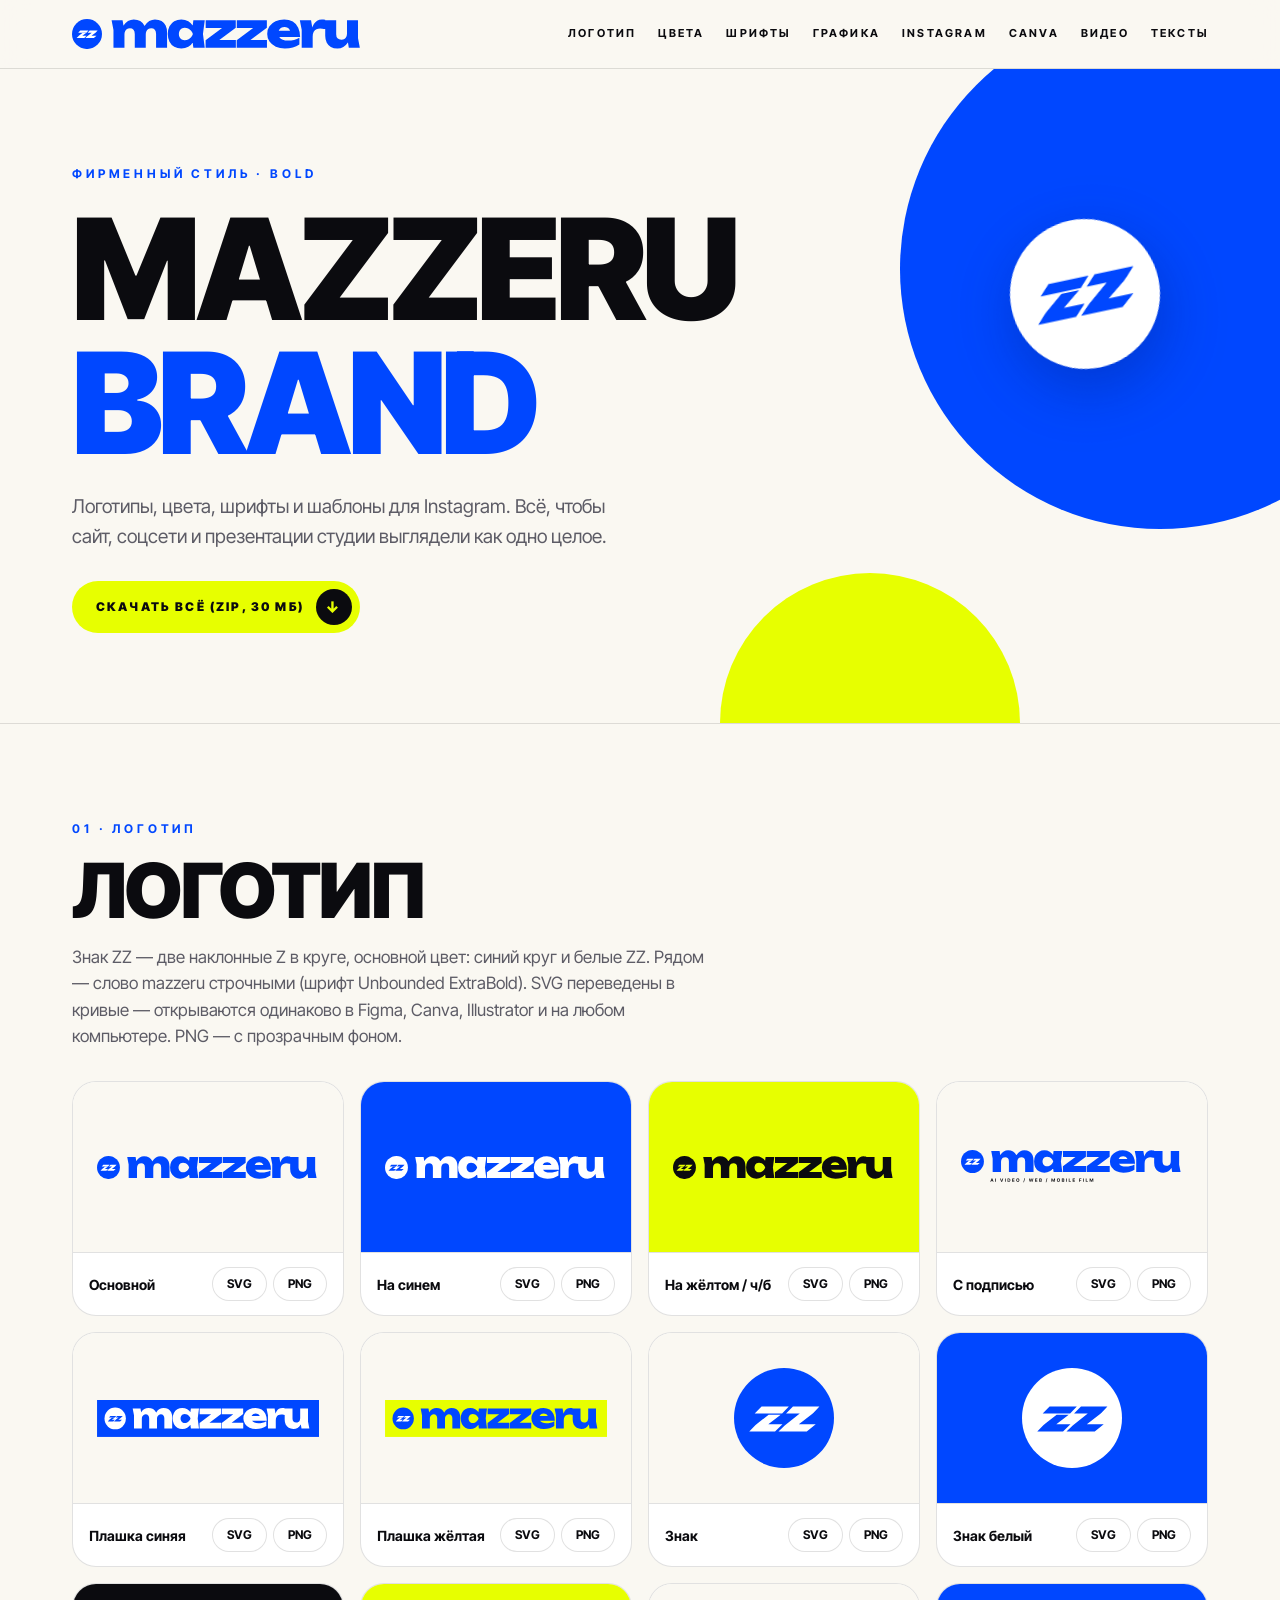
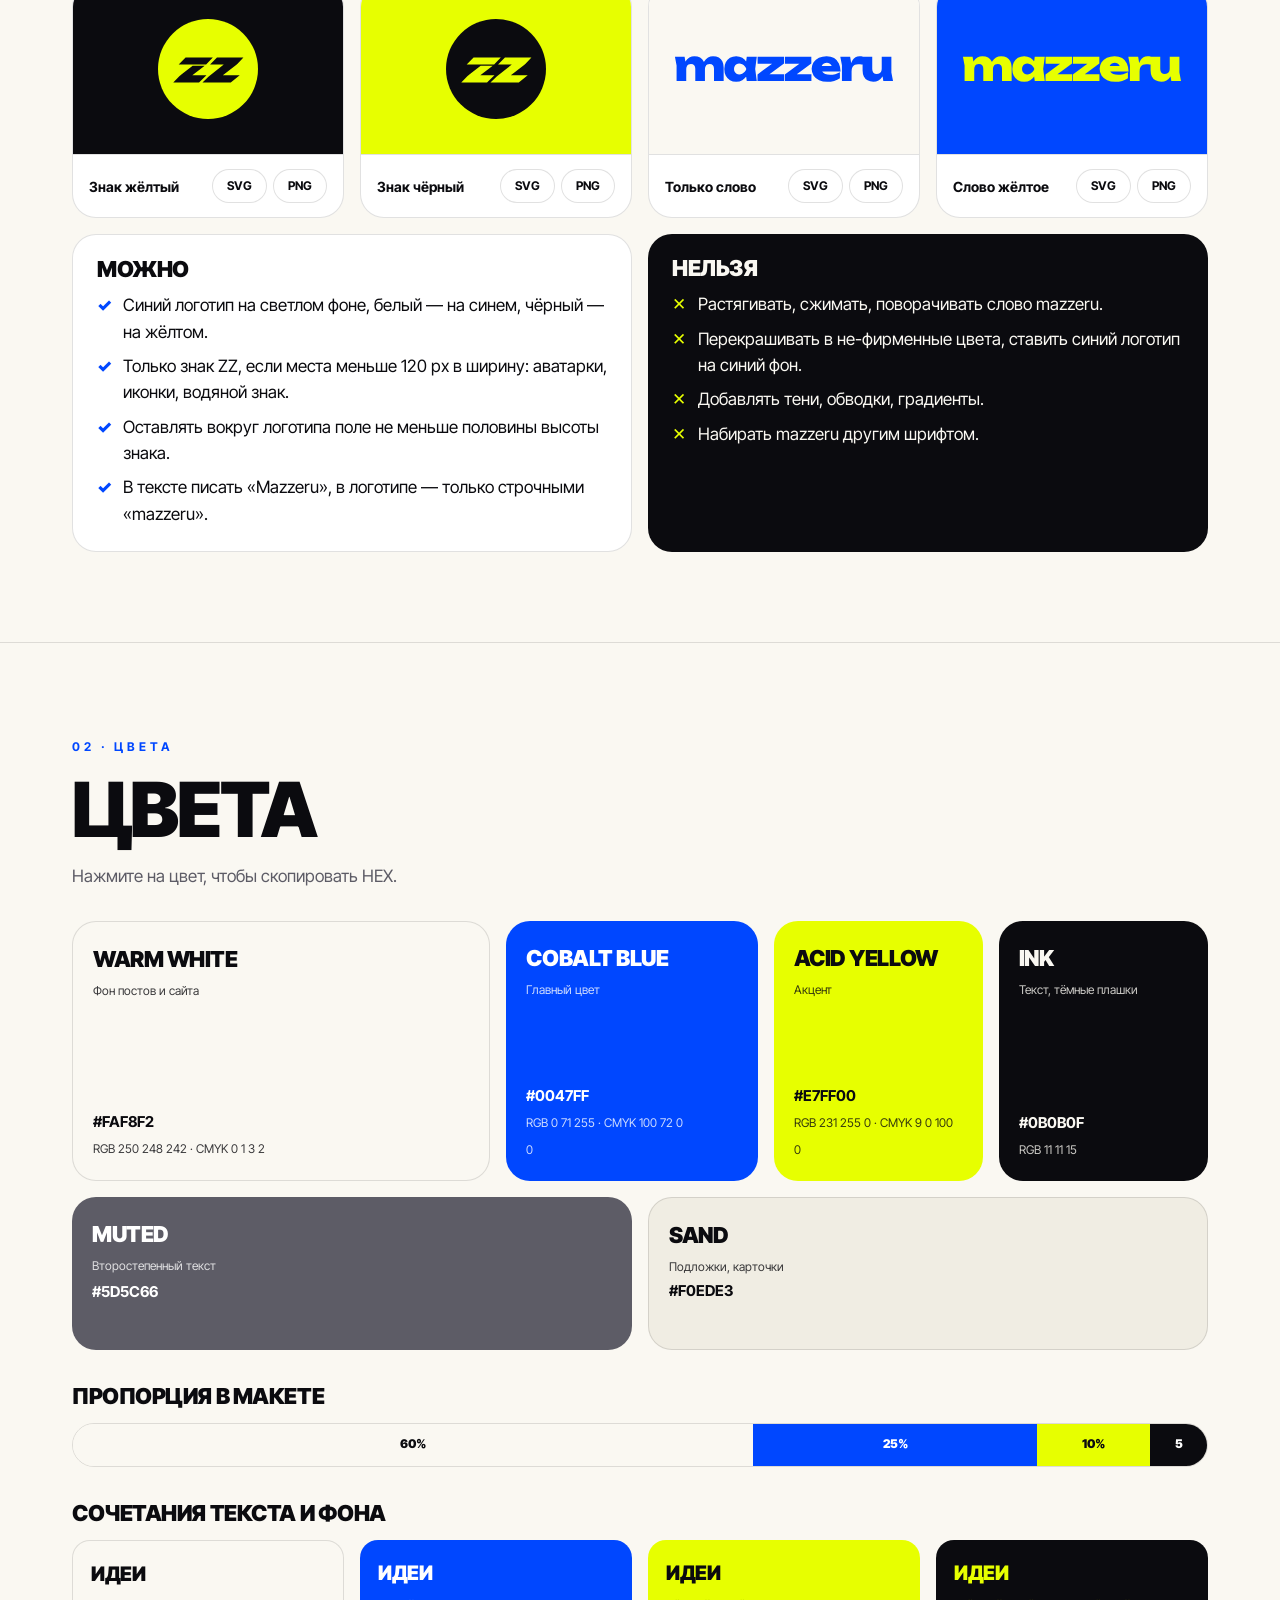
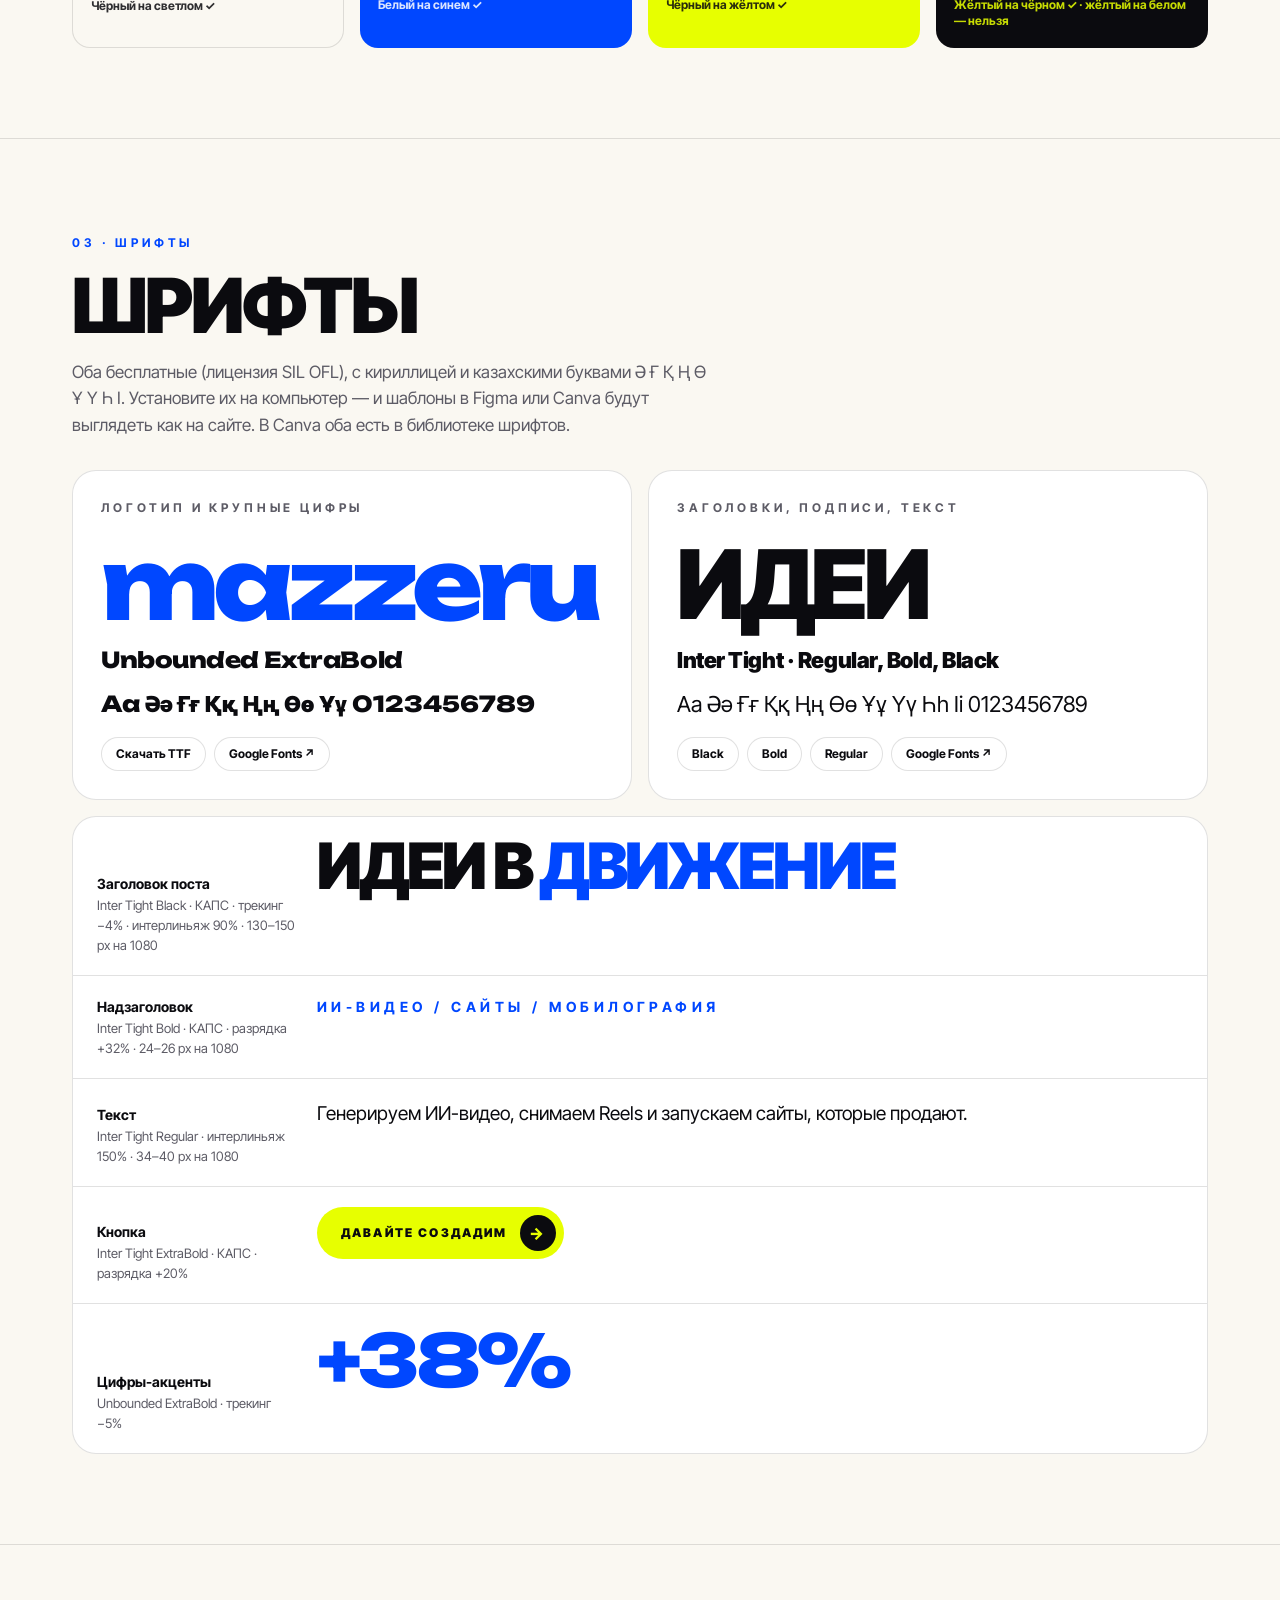
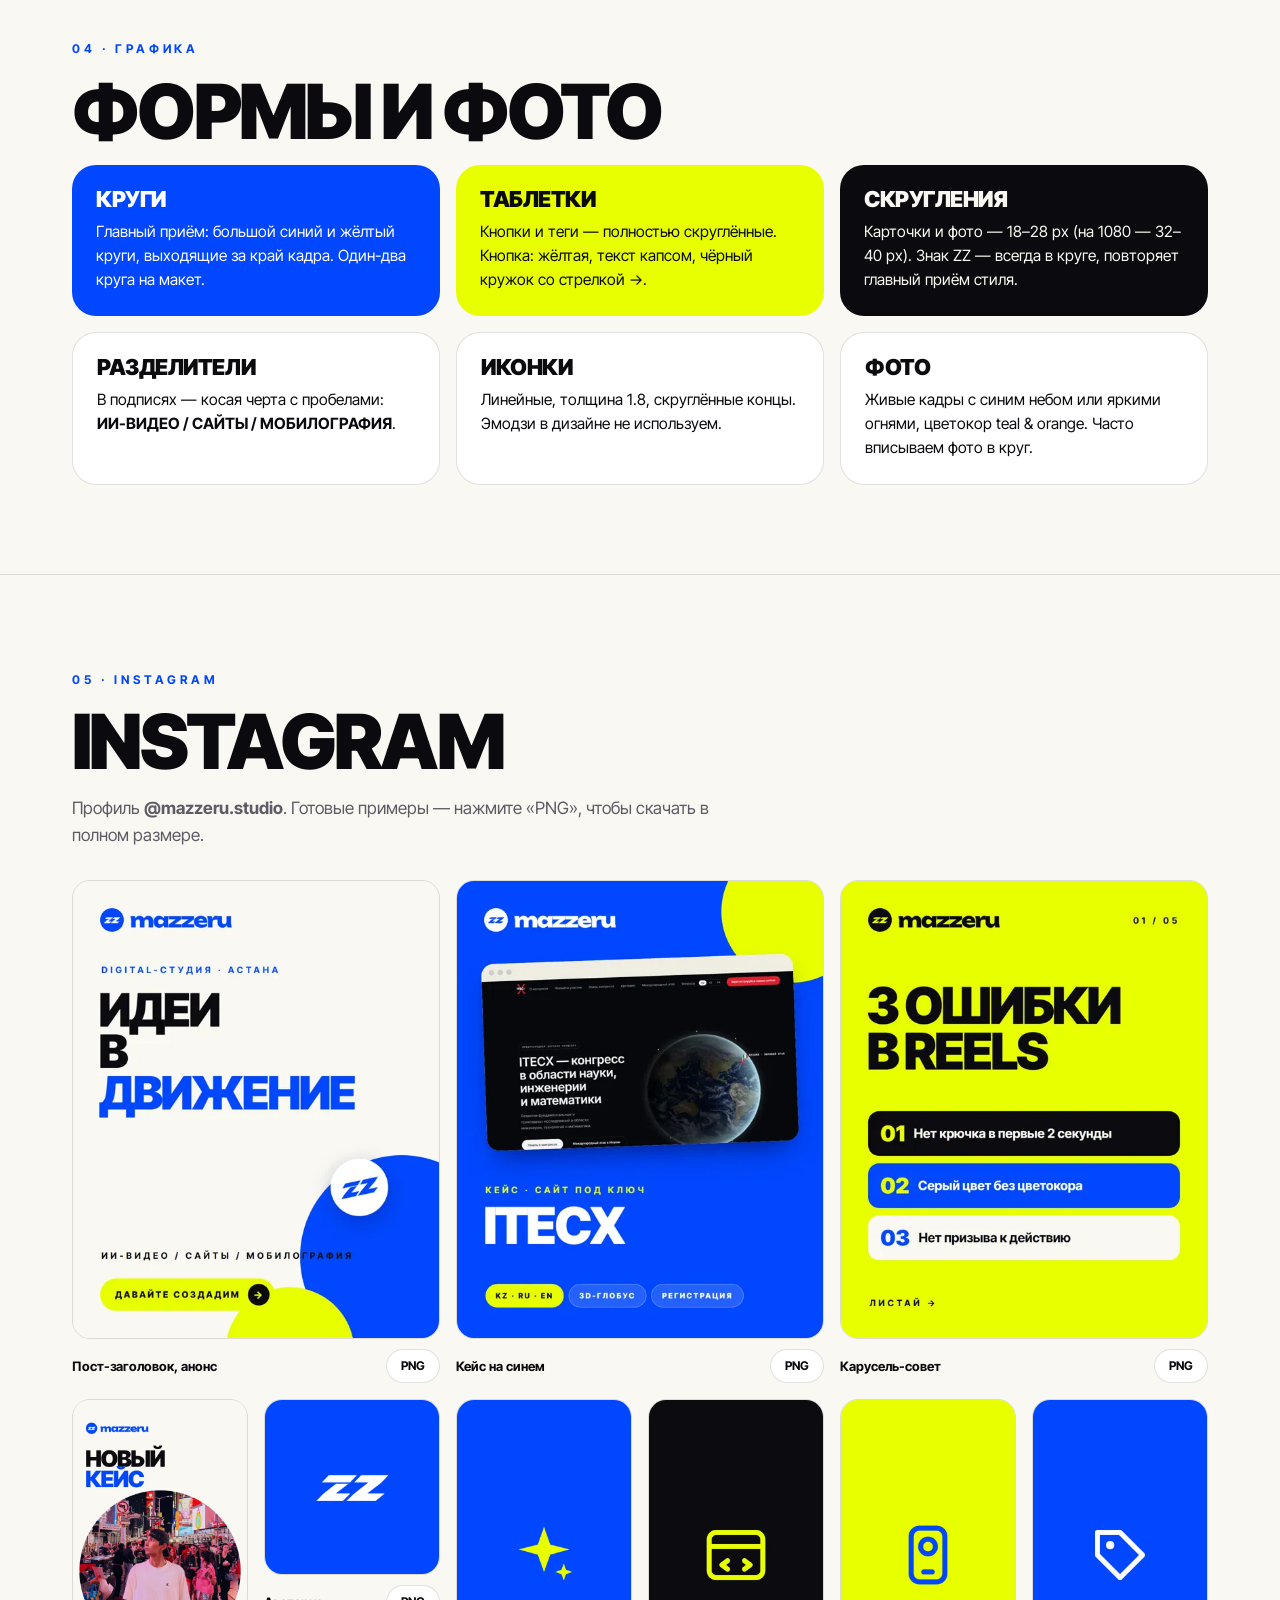
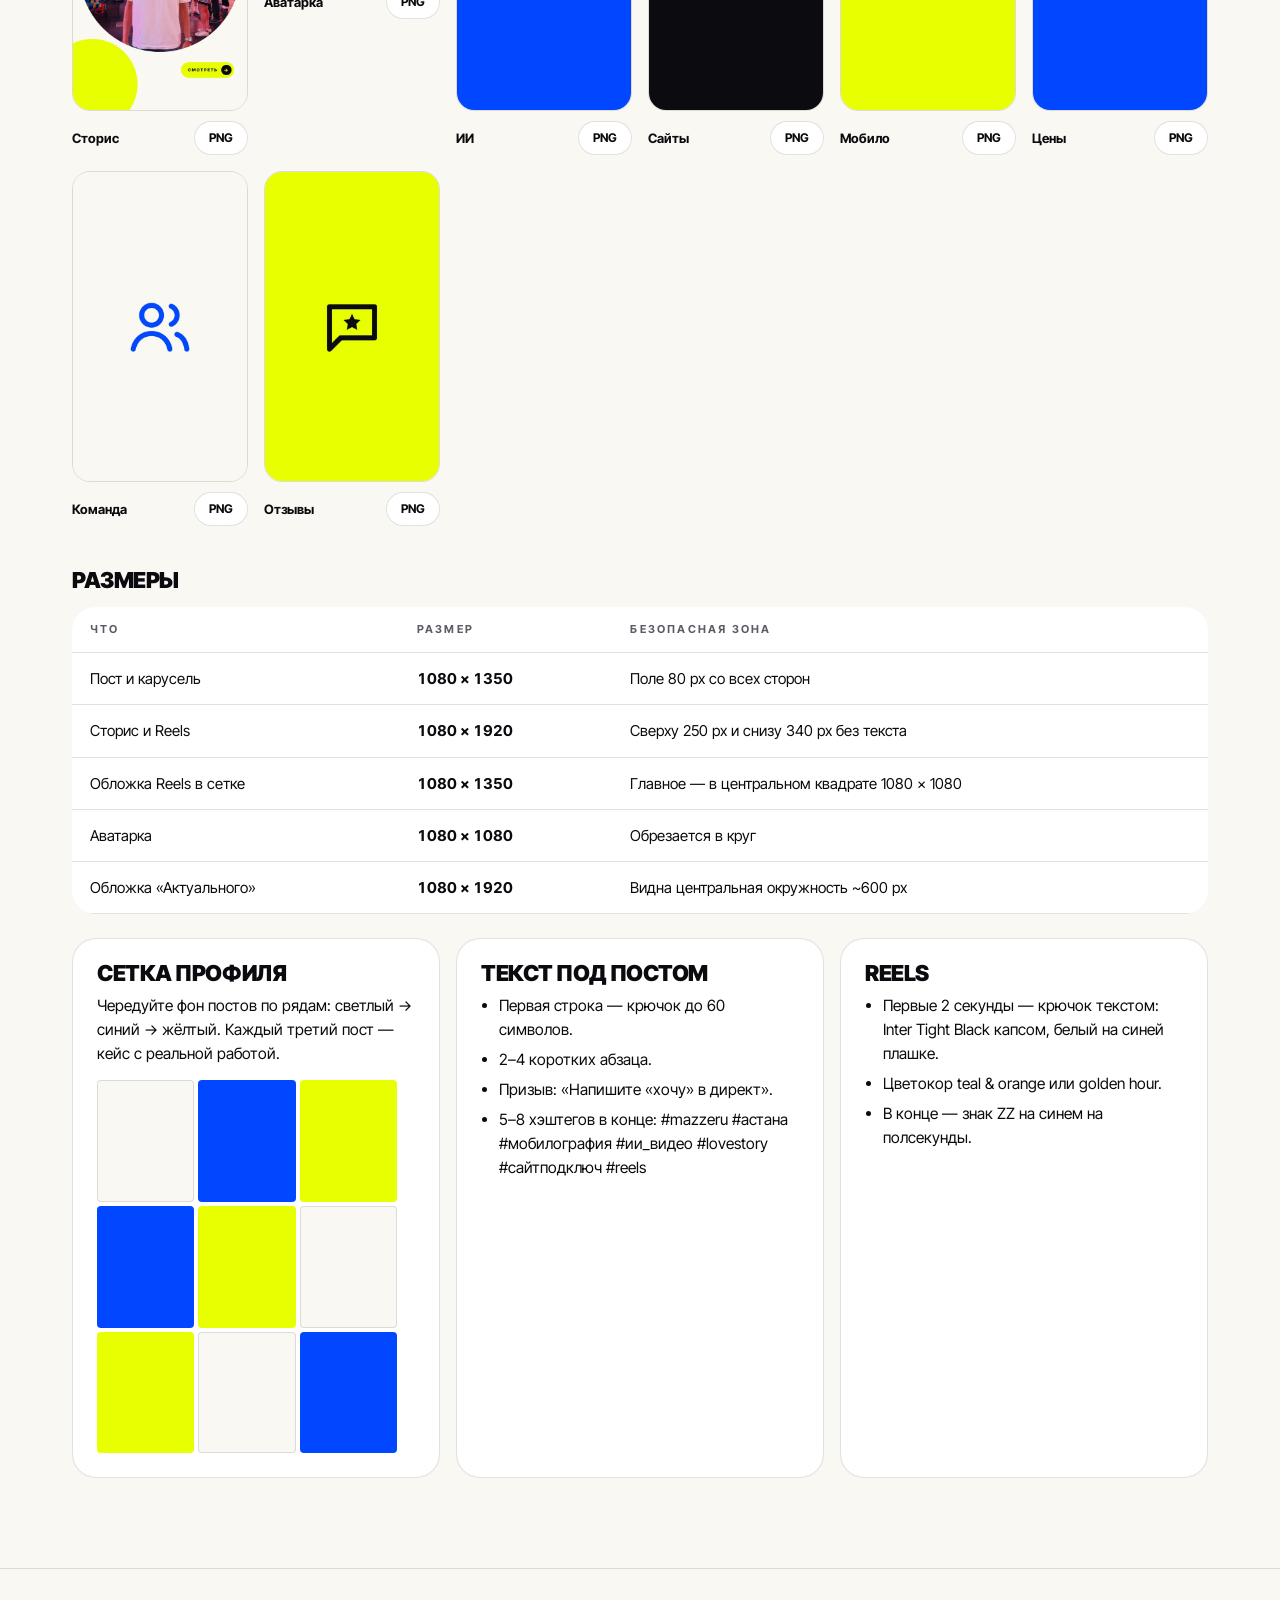
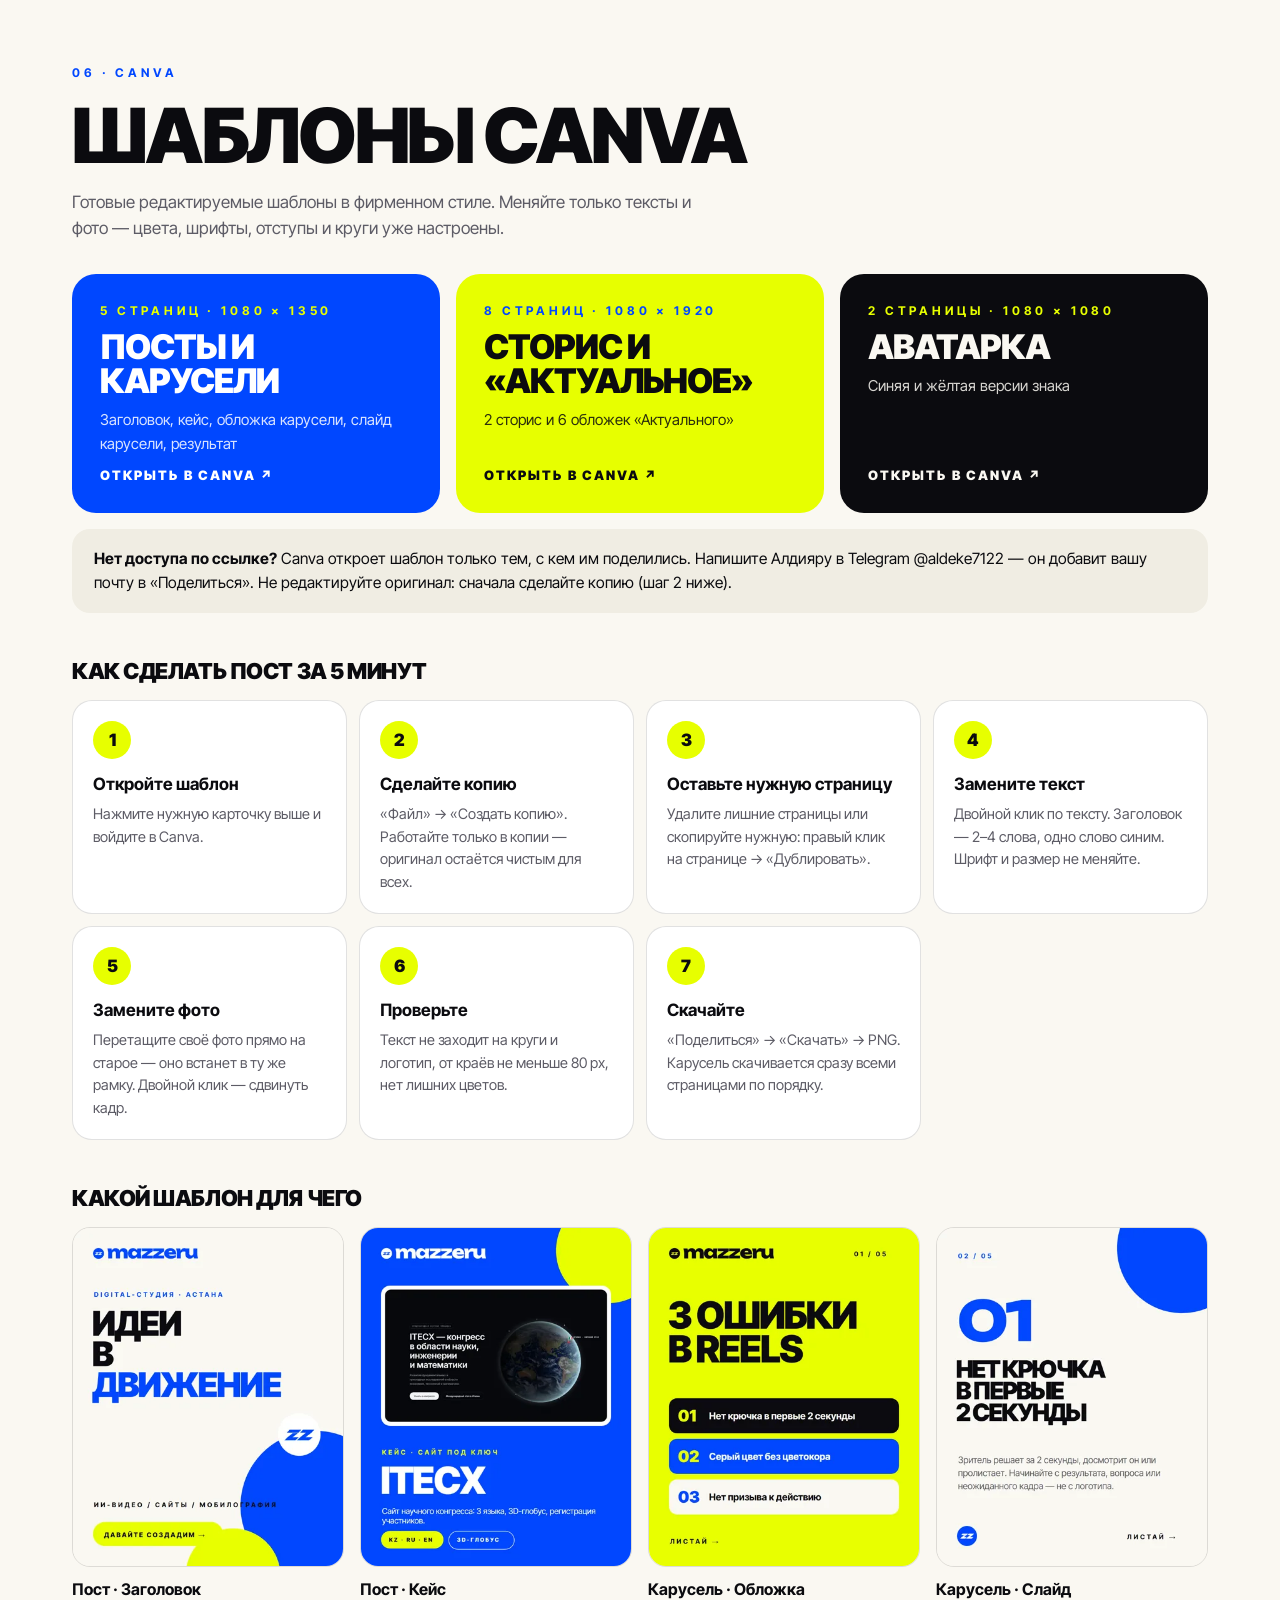
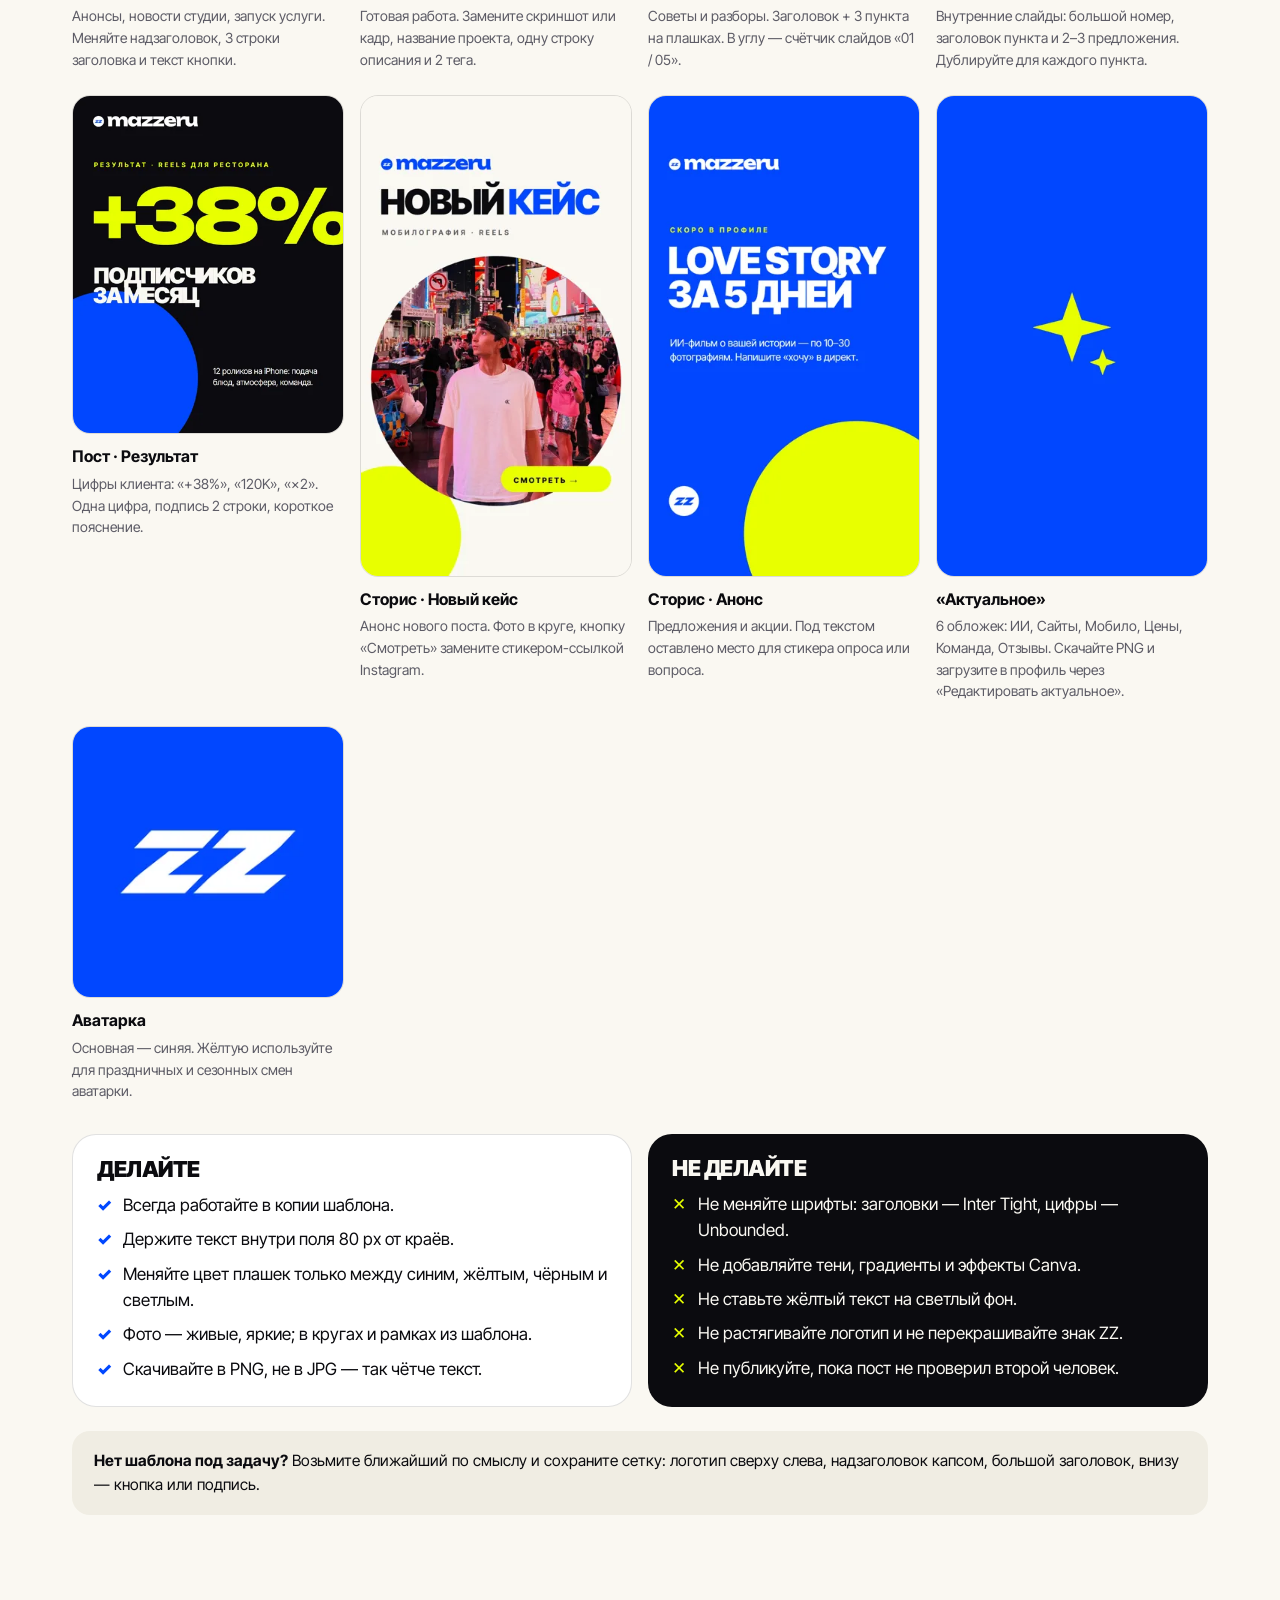
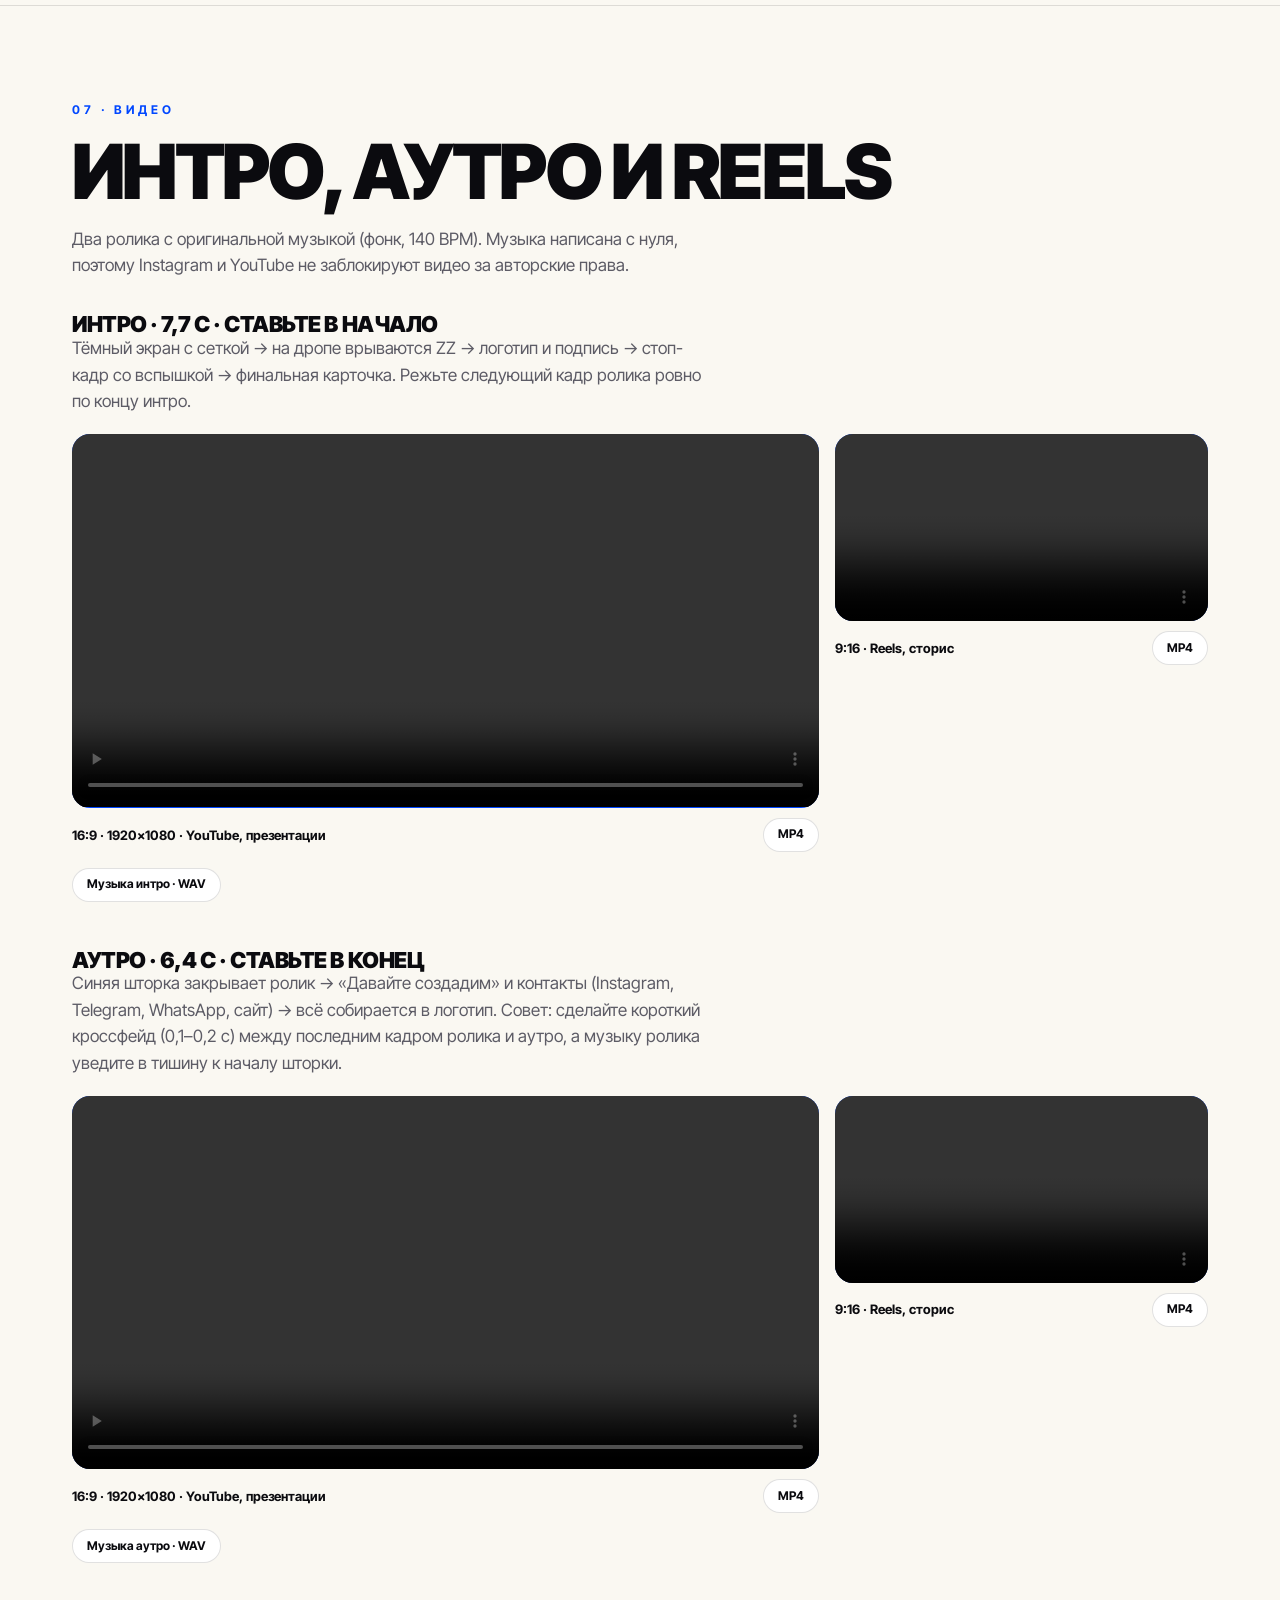
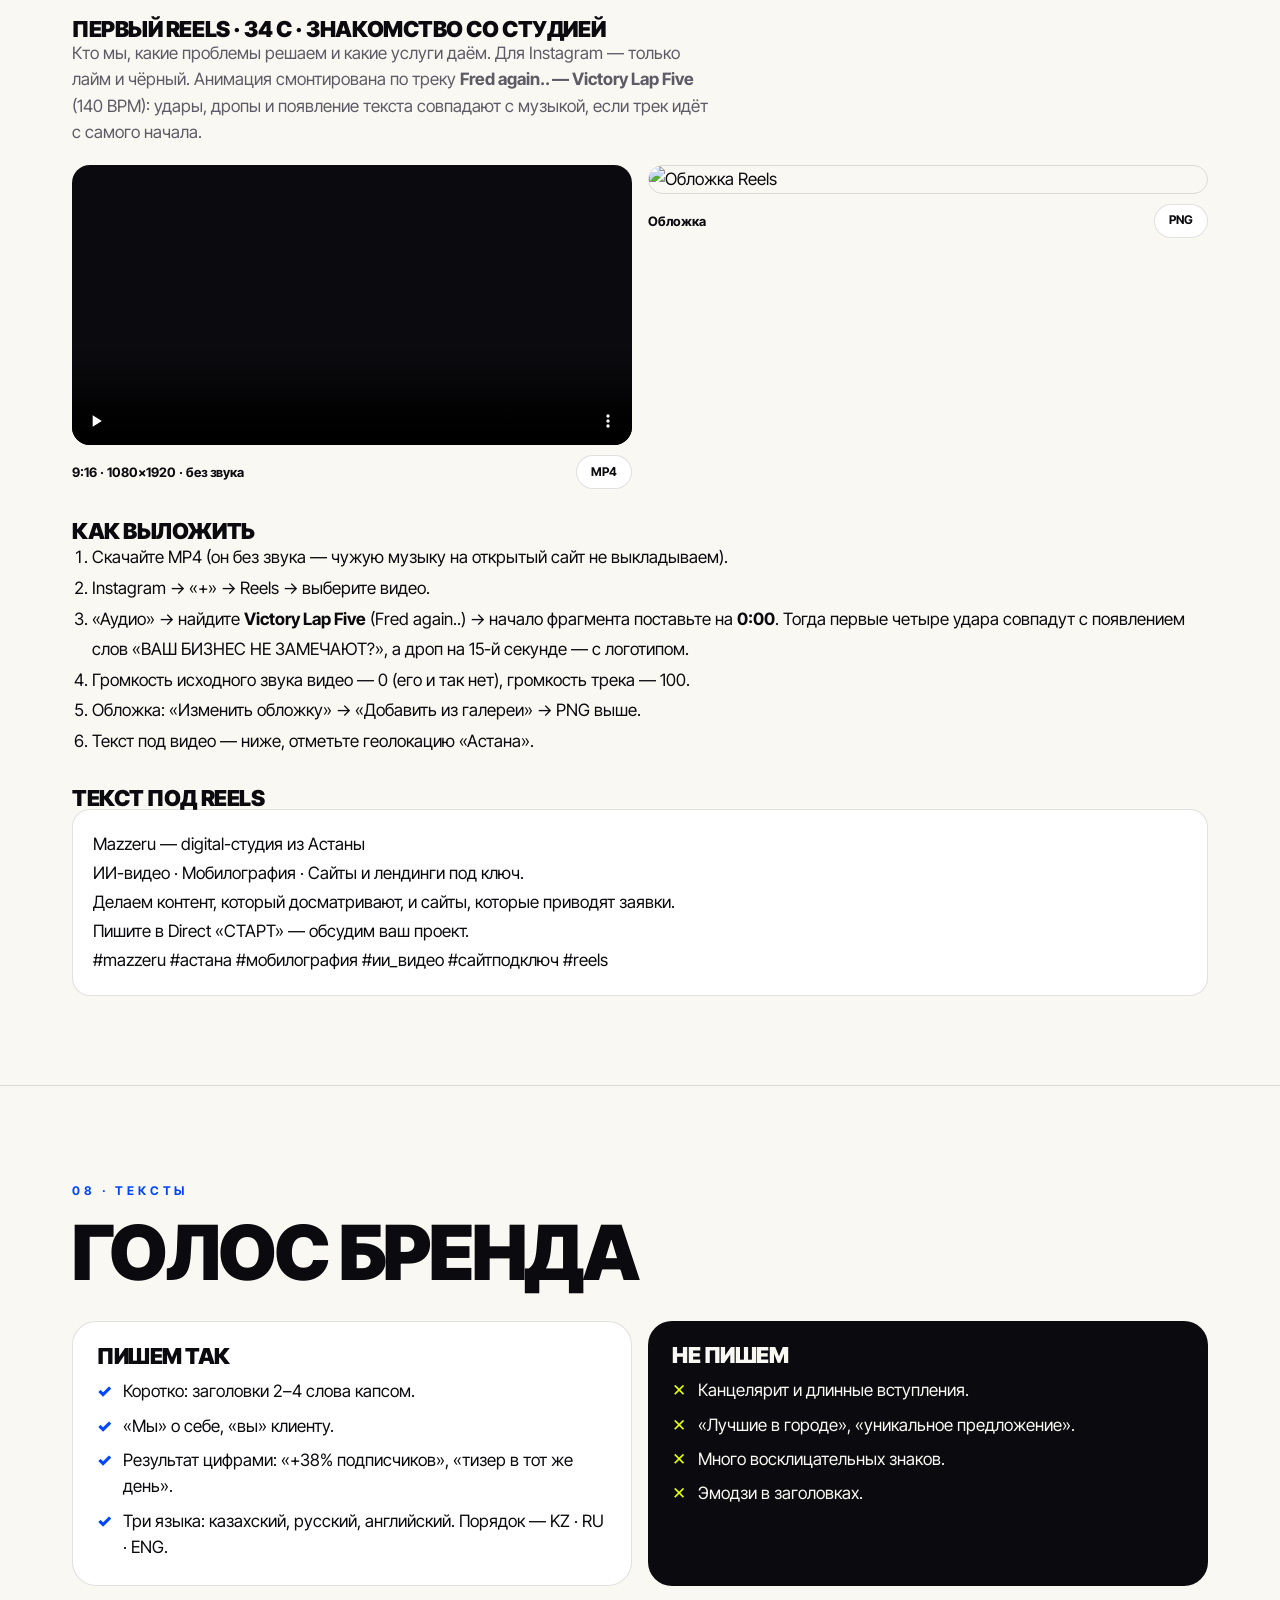
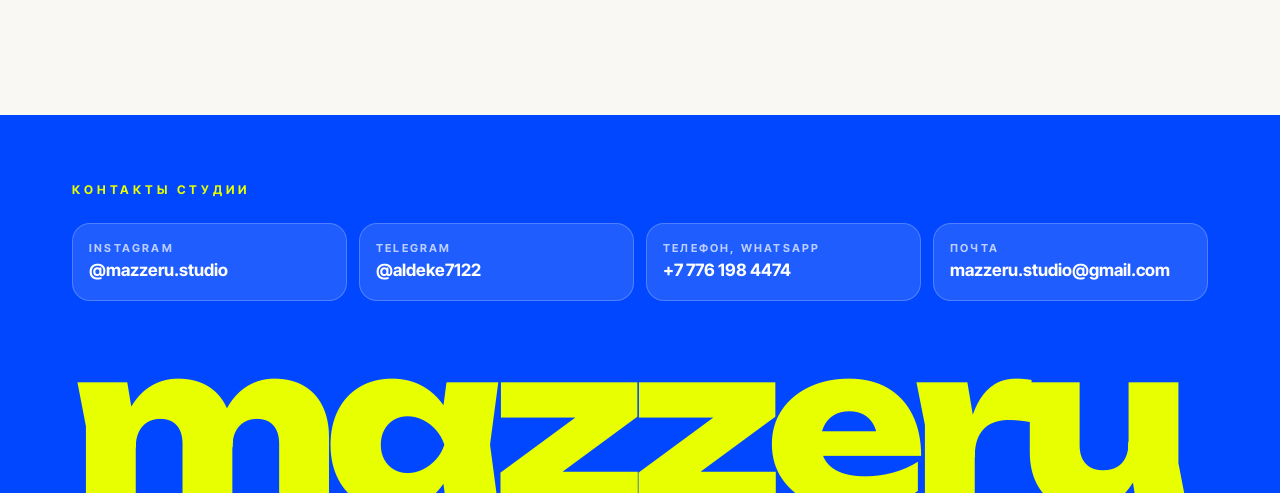
==== brand/site/index.html @ 977f4994 "Mazzeru: сайт-портфолио, брендбук, видео и генераторы Co-Authored-By: Claude Sonnet 5.5 <noreply@ant" ====
﻿<!doctype html>
<html lang="ru">
<head>
<meta charset="utf-8">
<meta name="viewport" content="width=device-width, initial-scale=1">
<title>Mazzeru Brand</title>
<meta name="description" content="Фирменный стиль Mazzeru: логотипы, цвета, шрифты и шаблоны для Instagram.">
<meta name="robots" content="noindex">
<link rel="icon" href="files/logo/mazzeru-mark-blue.svg" type="image/svg+xml">
<style>
@font-face { font-family: "Unbounded"; src: url("files/fonts/Unbounded-ExtraBold.ttf") format("truetype"); font-weight: 800; font-display: swap; }
@font-face { font-family: "Inter Tight"; src: url("files/fonts/InterTight-Regular.ttf") format("truetype"); font-weight: 400; font-display: swap; }
@font-face { font-family: "Inter Tight"; src: url("files/fonts/InterTight-Bold.ttf") format("truetype"); font-weight: 700; font-display: swap; }
@font-face { font-family: "Inter Tight"; src: url("files/fonts/InterTight-Black.ttf") format("truetype"); font-weight: 900; font-display: swap; }

:root {
  --bg: #faf8f2; --surface: #ffffff; --sand: #f0ede3; --ink: #0b0b0f; --muted: #5d5c66;
  --line: rgba(11,11,15,.12); --blue: #0047ff; --yellow: #e7ff00;
  --logo: "Unbounded", "Inter Tight", sans-serif; --sans: "Inter Tight", system-ui, sans-serif;
  --r: 24px;
}
* { box-sizing: border-box; margin: 0; padding: 0; }
html { scroll-behavior: smooth; scroll-padding-top: 80px; }
body { background: var(--bg); color: var(--ink); font: 400 17px/1.55 var(--sans); -webkit-font-smoothing: antialiased; }
a { color: inherit; }
img { display: block; max-width: 100%; }
:focus-visible { outline: 3px solid var(--blue); outline-offset: 3px; border-radius: 8px; }
.wrap { max-width: 1200px; margin: 0 auto; padding: 0 clamp(16px, 3vw, 32px); }
.label { font-size: 12px; font-weight: 700; letter-spacing: .32em; text-transform: uppercase; }
h1, h2, h3 { font-weight: 900; letter-spacing: -0.035em; line-height: .95; text-transform: uppercase; text-wrap: balance; }
h2 { font-size: clamp(40px, 6vw, 76px); margin: 14px 0 18px; }
h3 { font-size: 22px; letter-spacing: -0.02em; }
.note { color: var(--muted); max-width: 640px; }

/* шапка */
header.top { position: sticky; top: 0; z-index: 10; background: color-mix(in srgb, var(--bg) 88%, transparent); backdrop-filter: blur(14px); border-bottom: 1px solid var(--line); }
header.top .wrap { display: flex; align-items: center; justify-content: space-between; gap: 16px; height: 68px; }
.brand { display: flex; align-items: center; gap: 10px; text-decoration: none; }
.brand img { height: 30px; width: auto; }
nav.menu { display: flex; gap: 22px; overflow-x: auto; scrollbar-width: none; }
nav.menu a { font-size: 11px; font-weight: 700; letter-spacing: .2em; text-transform: uppercase; text-decoration: none; white-space: nowrap; }
nav.menu a:hover { color: var(--blue); }

/* кнопки */
.btn { display: inline-flex; align-items: center; gap: 12px; height: 52px; padding: 0 8px 0 24px; border-radius: 999px; background: var(--yellow); color: var(--ink); font-size: 12px; font-weight: 800; letter-spacing: .18em; text-transform: uppercase; text-decoration: none; border: 0; cursor: pointer; font-family: inherit; }
.btn i { width: 36px; height: 36px; border-radius: 50%; background: var(--ink); color: var(--yellow); display: grid; place-items: center; font-style: normal; font-size: 16px; }
.btn--dark { background: var(--ink); color: var(--bg); }
.btn--dark i { background: var(--yellow); color: var(--ink); }
.dl { display: inline-flex; align-items: center; gap: 6px; height: 34px; padding: 0 14px; border-radius: 999px; border: 1.5px solid var(--line); font-size: 12px; font-weight: 700; text-decoration: none; background: var(--surface); }
.dl:hover { border-color: var(--ink); }

/* hero */
.hero { position: relative; overflow: hidden; padding: clamp(40px, 7vw, 90px) 0 clamp(50px, 7vw, 90px); }
.hero .wrap { position: relative; z-index: 1; }
.hero h1 { font-size: clamp(56px, 11vw, 150px); margin: 18px 0 22px; }
.hero h1 em { font-style: normal; color: var(--blue); }
.hero p { max-width: 560px; color: var(--muted); font-size: 19px; margin-bottom: 30px; }
.hero .c1 { position: absolute; width: 520px; aspect-ratio: 1; border-radius: 50%; background: var(--blue); right: -140px; top: -60px; }
.hero .c2 { position: absolute; width: 300px; aspect-ratio: 1; border-radius: 50%; background: var(--yellow); right: 260px; bottom: -150px; }
.hero .mk { position: absolute; right: 120px; top: 150px; width: 150px; transform: rotate(-12deg); filter: drop-shadow(0 20px 30px rgba(0,30,120,.35)); }

section.block { padding: clamp(50px, 7vw, 90px) 0; border-top: 1px solid var(--line); }
section.block .label { color: var(--blue); }
.grid { display: grid; gap: 16px; }

/* логотипы */
.logos { grid-template-columns: repeat(auto-fill, minmax(260px, 1fr)); margin-top: 32px; }
.tile { display: flex; flex-direction: column; border-radius: var(--r); overflow: hidden; background: var(--surface); border: 1px solid var(--line); }
.tile .view { display: grid; place-items: center; padding: 34px 24px; min-height: 170px; }
.tile .view img { max-height: 90px; width: auto; }
.tile .view.sq img { max-height: 110px; }
.tile .meta { display: flex; flex-wrap: wrap; align-items: center; justify-content: space-between; gap: 8px; padding: 14px 16px; border-top: 1px solid var(--line); }
.tile .meta b { font-size: 14px; }
.tile .meta span { display: flex; gap: 6px; }
.on-blue { background: var(--blue); } .on-yellow { background: var(--yellow); } .on-ink { background: var(--ink); } .on-bg { background: var(--bg); }
.rules { display: grid; grid-template-columns: 1fr 1fr; gap: 16px; margin-top: 16px; }
.rule { padding: 24px; border-radius: var(--r); }
.rule h3 { margin-bottom: 12px; }
.rule ul { list-style: none; display: grid; gap: 8px; }
.rule li { padding-left: 26px; position: relative; }
.rule.do { background: var(--surface); border: 1px solid var(--line); }
.rule.do li::before { content: "✓"; position: absolute; left: 0; color: var(--blue); font-weight: 900; }
.rule.dont { background: var(--ink); color: var(--bg); }
.rule.dont li::before { content: "✕"; position: absolute; left: 0; color: var(--yellow); font-weight: 900; }

/* цвета */
.colors { grid-template-columns: 2fr 1.2fr 1fr 1fr; margin-top: 32px; }
.sw { border-radius: var(--r); padding: 20px; min-height: 260px; display: flex; flex-direction: column; justify-content: space-between; border: 1px solid var(--line); cursor: pointer; text-align: left; font: inherit; color: inherit; }
.sw b { font-size: 22px; font-weight: 900; text-transform: uppercase; letter-spacing: -0.02em; display: block; }
.sw code { font: 700 15px/1.6 var(--sans); display: block; }
.sw small { font-size: 12px; opacity: .8; }
.sw .copied { font-size: 11px; font-weight: 800; letter-spacing: .18em; text-transform: uppercase; opacity: 0; transition: opacity .3s; }
.sw.ok .copied { opacity: 1; }
.colors2 { grid-template-columns: repeat(2, 1fr); margin-top: 16px; }
.colors2 .sw { min-height: 120px; }
.ratio { display: flex; height: 44px; border-radius: 999px; overflow: hidden; margin-top: 16px; border: 1px solid var(--line); }
.ratio div { display: grid; place-items: center; font-size: 12px; font-weight: 800; }
.pairs { grid-template-columns: repeat(4, 1fr); margin-top: 16px; }
.pair { border-radius: 18px; padding: 18px; font-weight: 900; font-size: 20px; text-transform: uppercase; letter-spacing: -0.02em; }
.pair small { display: block; font: 700 12px/1.4 var(--sans); letter-spacing: 0; text-transform: none; margin-top: 8px; opacity: .85; }

/* шрифты */
.fonts { grid-template-columns: 1fr 1fr; margin-top: 32px; }
.spec { background: var(--surface); border: 1px solid var(--line); border-radius: var(--r); padding: 28px; display: flex; flex-direction: column; gap: 18px; }
.spec .big { font-size: 96px; line-height: 1; }
.spec .abc { font-size: 22px; line-height: 1.4; word-break: break-all; }
.spec .row { display: flex; flex-wrap: wrap; gap: 8px; }
.scale { margin-top: 16px; background: var(--surface); border: 1px solid var(--line); border-radius: var(--r); overflow: hidden; }
.scale div { display: grid; grid-template-columns: 200px 1fr; gap: 20px; align-items: baseline; padding: 20px 24px; border-bottom: 1px solid var(--line); }
.scale div:last-child { border-bottom: 0; }
.scale dt { font-size: 13px; color: var(--muted); }
.scale dt b { display: block; color: var(--ink); font-size: 14px; }

/* instagram */
.posts { grid-template-columns: repeat(3, 1fr); margin-top: 32px; }
.stories { grid-template-columns: repeat(auto-fill, minmax(150px, 1fr)); margin-top: 16px; }
.shot { display: flex; flex-direction: column; gap: 10px; }
.shot img { border-radius: 18px; border: 1px solid var(--line); width: 100%; }
.shot .meta { display: flex; justify-content: space-between; align-items: center; gap: 8px; font-size: 13px; }
.formats { width: 100%; border-collapse: collapse; margin-top: 16px; background: var(--surface); border-radius: var(--r); overflow: hidden; }
.formats th, .formats td { text-align: left; padding: 14px 18px; border-bottom: 1px solid var(--line); font-size: 15px; vertical-align: top; }
.formats th { font-size: 11px; letter-spacing: .2em; text-transform: uppercase; color: var(--muted); }
.formats td:nth-child(2) { font-variant-numeric: tabular-nums; font-weight: 700; white-space: nowrap; }
.tablewrap { overflow-x: auto; }
.tips { grid-template-columns: repeat(3, 1fr); margin-top: 16px; }
.tip { border-radius: var(--r); padding: 24px; }
.tip h3 { margin-bottom: 10px; }
.tip p, .tip li { font-size: 15.5px; }
.tip ul { padding-left: 18px; display: grid; gap: 6px; }
.feed { display: grid; grid-template-columns: repeat(3, 1fr); gap: 4px; max-width: 300px; }
.feed i { aspect-ratio: 4/5; border-radius: 4px; }

/* голос */
.voice { grid-template-columns: 1fr 1fr; margin-top: 32px; }


/* canva */
.cv-links { grid-template-columns: repeat(3, 1fr); margin-top: 32px; }
.cv-card { display: flex; flex-direction: column; gap: 10px; padding: 28px; border-radius: var(--r); text-decoration: none; min-height: 230px; transition: transform .3s; }
.cv-card:hover { transform: translateY(-6px); }
.cv-card b { font-size: 34px; font-weight: 900; text-transform: uppercase; letter-spacing: -0.03em; line-height: 1; }
.cv-card span:not(.label) { opacity: .85; font-size: 15px; }
.cv-card em { margin-top: auto; font-style: normal; font-weight: 800; font-size: 13px; letter-spacing: .16em; text-transform: uppercase; }
.cv-access { margin-top: 16px; padding: 18px 22px; border-radius: 18px; background: var(--sand); font-size: 15.5px; }
ol.steps { list-style: none; counter-reset: st; display: grid; grid-template-columns: repeat(auto-fill, minmax(230px, 1fr)); gap: 12px; margin-top: 18px; }
ol.steps li { counter-increment: st; background: var(--surface); border: 1px solid var(--line); border-radius: 20px; padding: 20px; display: flex; flex-direction: column; gap: 6px; }
ol.steps li::before { content: counter(st); width: 38px; height: 38px; border-radius: 50%; background: var(--yellow); display: grid; place-items: center; font-weight: 900; margin-bottom: 6px; }
ol.steps b { font-size: 17px; }
ol.steps span { font-size: 14.5px; color: var(--muted); }
.cv-list { grid-template-columns: repeat(auto-fill, minmax(240px, 1fr)); margin-top: 18px; gap: 24px 16px; }
.cv-t { display: flex; flex-direction: column; gap: 4px; }
.cv-t b { font-size: 16px; }
.cv-t span { font-size: 14px; color: var(--muted); }
@media (max-width: 900px) { .cv-links { grid-template-columns: 1fr; } }

footer { background: var(--blue); color: #fff; padding: 60px 0 0; margin-top: 40px; overflow: hidden; }
footer .contacts { display: grid; grid-template-columns: repeat(4, 1fr); gap: 12px; margin: 22px 0 40px; }
footer .contacts div { padding: 16px; border-radius: 18px; background: rgba(255,255,255,.12); border: 1px solid rgba(255,255,255,.22); }
footer .contacts b { display: block; font-size: 11px; letter-spacing: .2em; text-transform: uppercase; opacity: .7; }
footer .contacts span { font-weight: 700; user-select: all; }
footer .word { font-family: var(--logo); font-weight: 800; color: var(--yellow); font-size: clamp(64px, 17vw, 240px); letter-spacing: -0.07em; line-height: .78; margin-bottom: -0.08em; }

@media (max-width: 900px) {
  .colors, .fonts, .posts, .tips, .voice, .rules { grid-template-columns: 1fr; }
  .pairs { grid-template-columns: 1fr 1fr; }
  footer .contacts { grid-template-columns: 1fr 1fr; }
  .hero .c1 { width: 300px; right: -120px; top: -80px; opacity: .95; }
  .hero .c2 { width: 180px; right: 80px; bottom: -100px; }
  .hero .mk { width: 90px; right: 40px; top: 60px; }
  .scale div { grid-template-columns: 1fr; gap: 6px; }
  .spec .big { font-size: 72px; }
}
@media (max-width: 560px) {
  nav.menu { display: none; }
  .pairs, footer .contacts { grid-template-columns: 1fr; }
}
@media (prefers-reduced-motion: reduce) { html { scroll-behavior: auto; } }
</style>
</head>
<body>

<header class="top">
  <div class="wrap">
    <a class="brand" href="#" aria-label="Mazzeru"><img src="files/logo/mazzeru-logo-blue.svg" alt="mazzeru"></a>
    <nav class="menu" aria-label="Разделы">
      <a href="#logo">Логотип</a><a href="#colors">Цвета</a><a href="#fonts">Шрифты</a><a href="#graphics">Графика</a><a href="#instagram">Instagram</a><a href="#canva">Canva</a><a href="#video">Видео</a><a href="#voice">Тексты</a>
    </nav>
  </div>
</header>

<section class="hero">
  <div class="c1"></div><div class="c2"></div>
  <img class="mk" src="files/logo/mazzeru-mark-white.svg" alt="">
  <div class="wrap">
    <span class="label" style="color:var(--blue)">Фирменный стиль · BOLD</span>
    <h1>Mazzeru<br><em>brand</em></h1>
    <p>Логотипы, цвета, шрифты и шаблоны для Instagram. Всё, чтобы сайт, соцсети и презентации студии выглядели как одно целое.</p>
    <a class="btn" href="files/mazzeru-brand.zip" download>Скачать всё (ZIP, 30 МБ)<i>↓</i></a>
  </div>
</section>

<!-- ЛОГОТИП -->
<section class="block" id="logo">
  <div class="wrap">
    <span class="label">01 · Логотип</span>
    <h2>Логотип</h2>
    <p class="note">Знак ZZ — две наклонные Z в круге, основной цвет: синий круг и белые ZZ. Рядом — слово mazzeru строчными (шрифт Unbounded ExtraBold). SVG переведены в кривые — открываются одинаково в Figma, Canva, Illustrator и на любом компьютере. PNG — с прозрачным фоном.</p>
    <div class="grid logos">
      <div class="tile"><div class="view on-bg"><img src="files/logo/mazzeru-logo-blue.svg" alt="Основной логотип"></div><div class="meta"><b>Основной</b><span><a class="dl" href="files/logo/mazzeru-logo-blue.svg" download>SVG</a><a class="dl" href="files/logo/mazzeru-logo-blue.png" download>PNG</a></span></div></div>
      <div class="tile"><div class="view on-blue"><img src="files/logo/mazzeru-logo-white.svg" alt="Белый логотип"></div><div class="meta"><b>На синем</b><span><a class="dl" href="files/logo/mazzeru-logo-white.svg" download>SVG</a><a class="dl" href="files/logo/mazzeru-logo-white.png" download>PNG</a></span></div></div>
      <div class="tile"><div class="view on-yellow"><img src="files/logo/mazzeru-logo-black.svg" alt="Чёрный логотип"></div><div class="meta"><b>На жёлтом / ч/б</b><span><a class="dl" href="files/logo/mazzeru-logo-black.svg" download>SVG</a><a class="dl" href="files/logo/mazzeru-logo-black.png" download>PNG</a></span></div></div>
      <div class="tile"><div class="view on-bg"><img src="files/logo/mazzeru-logo-tagline-blue.svg" alt="Логотип с подписью"></div><div class="meta"><b>С подписью</b><span><a class="dl" href="files/logo/mazzeru-logo-tagline-blue.svg" download>SVG</a><a class="dl" href="files/logo/mazzeru-logo-tagline-blue.png" download>PNG</a></span></div></div>
      <div class="tile"><div class="view on-bg"><img src="files/logo/mazzeru-logo-on-blue.svg" alt="Логотип на синей плашке"></div><div class="meta"><b>Плашка синяя</b><span><a class="dl" href="files/logo/mazzeru-logo-on-blue.svg" download>SVG</a><a class="dl" href="files/logo/mazzeru-logo-on-blue.png" download>PNG</a></span></div></div>
      <div class="tile"><div class="view on-bg"><img src="files/logo/mazzeru-logo-on-yellow.svg" alt="Логотип на жёлтой плашке"></div><div class="meta"><b>Плашка жёлтая</b><span><a class="dl" href="files/logo/mazzeru-logo-on-yellow.svg" download>SVG</a><a class="dl" href="files/logo/mazzeru-logo-on-yellow.png" download>PNG</a></span></div></div>
      <div class="tile"><div class="view on-bg sq"><img src="files/logo/mazzeru-mark-blue.svg" alt="Знак синий"></div><div class="meta"><b>Знак</b><span><a class="dl" href="files/logo/mazzeru-mark-blue.svg" download>SVG</a><a class="dl" href="files/logo/mazzeru-mark-blue.png" download>PNG</a></span></div></div>
      <div class="tile"><div class="view on-blue sq"><img src="files/logo/mazzeru-mark-white.svg" alt="Знак белый"></div><div class="meta"><b>Знак белый</b><span><a class="dl" href="files/logo/mazzeru-mark-white.svg" download>SVG</a><a class="dl" href="files/logo/mazzeru-mark-white.png" download>PNG</a></span></div></div>
      <div class="tile"><div class="view on-ink sq"><img src="files/logo/mazzeru-mark-yellow.svg" alt="Знак жёлтый"></div><div class="meta"><b>Знак жёлтый</b><span><a class="dl" href="files/logo/mazzeru-mark-yellow.svg" download>SVG</a><a class="dl" href="files/logo/mazzeru-mark-yellow.png" download>PNG</a></span></div></div>
      <div class="tile"><div class="view on-yellow sq"><img src="files/logo/mazzeru-mark-black.svg" alt="Знак чёрный"></div><div class="meta"><b>Знак чёрный</b><span><a class="dl" href="files/logo/mazzeru-mark-black.svg" download>SVG</a><a class="dl" href="files/logo/mazzeru-mark-black.png" download>PNG</a></span></div></div>
      <div class="tile"><div class="view on-bg"><img src="files/logo/mazzeru-wordmark-blue.svg" alt="Слово mazzeru"></div><div class="meta"><b>Только слово</b><span><a class="dl" href="files/logo/mazzeru-wordmark-blue.svg" download>SVG</a><a class="dl" href="files/logo/mazzeru-wordmark-blue.png" download>PNG</a></span></div></div>
      <div class="tile"><div class="view on-blue"><img src="files/logo/mazzeru-wordmark-yellow.svg" alt="Слово mazzeru жёлтое"></div><div class="meta"><b>Слово жёлтое</b><span><a class="dl" href="files/logo/mazzeru-wordmark-yellow.svg" download>SVG</a><a class="dl" href="files/logo/mazzeru-wordmark-yellow.png" download>PNG</a></span></div></div>
    </div>
    <div class="rules">
      <div class="rule do"><h3>Можно</h3><ul>
        <li>Синий логотип на светлом фоне, белый — на синем, чёрный — на жёлтом.</li>
        <li>Только знак ZZ, если места меньше 120 px в ширину: аватарки, иконки, водяной знак.</li>
        <li>Оставлять вокруг логотипа поле не меньше половины высоты знака.</li>
        <li>В тексте писать «Mazzeru», в логотипе — только строчными «mazzeru».</li>
      </ul></div>
      <div class="rule dont"><h3>Нельзя</h3><ul>
        <li>Растягивать, сжимать, поворачивать слово mazzeru.</li>
        <li>Перекрашивать в не-фирменные цвета, ставить синий логотип на синий фон.</li>
        <li>Добавлять тени, обводки, градиенты.</li>
        <li>Набирать mazzeru другим шрифтом.</li>
      </ul></div>
    </div>
  </div>
</section>

<!-- ЦВЕТА -->
<section class="block" id="colors">
  <div class="wrap">
    <span class="label">02 · Цвета</span>
    <h2>Цвета</h2>
    <p class="note">Нажмите на цвет, чтобы скопировать HEX.</p>
    <div class="grid colors">
      <button class="sw" data-hex="#FAF8F2" style="background:#faf8f2"><span><b>Warm White</b><small>Фон постов и сайта</small></span><span><code>#FAF8F2</code><small>RGB 250 248 242 · CMYK 0 1 3 2</small><em class="copied">Скопировано</em></span></button>
      <button class="sw" data-hex="#0047FF" style="background:#0047ff;color:#fff;border:0"><span><b>Cobalt Blue</b><small>Главный цвет</small></span><span><code>#0047FF</code><small>RGB 0 71 255 · CMYK 100 72 0 0</small><em class="copied">Скопировано</em></span></button>
      <button class="sw" data-hex="#E7FF00" style="background:#e7ff00;border:0"><span><b>Acid Yellow</b><small>Акцент</small></span><span><code>#E7FF00</code><small>RGB 231 255 0 · CMYK 9 0 100 0</small><em class="copied">Скопировано</em></span></button>
      <button class="sw" data-hex="#0B0B0F" style="background:#0b0b0f;color:#faf8f2;border:0"><span><b>Ink</b><small>Текст, тёмные плашки</small></span><span><code>#0B0B0F</code><small>RGB 11 11 15</small><em class="copied">Скопировано</em></span></button>
    </div>
    <div class="grid colors2">
      <button class="sw" data-hex="#5D5C66" style="background:#5d5c66;color:#fff;border:0"><span><b>Muted</b><small>Второстепенный текст</small></span><span><code>#5D5C66</code><em class="copied">Скопировано</em></span></button>
      <button class="sw" data-hex="#F0EDE3" style="background:#f0ede3"><span><b>Sand</b><small>Подложки, карточки</small></span><span><code>#F0EDE3</code><em class="copied">Скопировано</em></span></button>
    </div>
    <h3 style="margin-top:36px">Пропорция в макете</h3>
    <div class="ratio">
      <div style="flex:60;background:#faf8f2">60%</div><div style="flex:25;background:#0047ff;color:#fff">25%</div><div style="flex:10;background:#e7ff00">10%</div><div style="flex:5;background:#0b0b0f;color:#fff">5</div>
    </div>
    <h3 style="margin-top:36px">Сочетания текста и фона</h3>
    <div class="grid pairs">
      <div class="pair" style="background:#faf8f2;color:#0b0b0f;border:1px solid var(--line)">Идеи<small>Чёрный на светлом ✓</small></div>
      <div class="pair" style="background:#0047ff;color:#fff">Идеи<small>Белый на синем ✓</small></div>
      <div class="pair" style="background:#e7ff00;color:#0b0b0f">Идеи<small>Чёрный на жёлтом ✓</small></div>
      <div class="pair" style="background:#0b0b0f;color:#e7ff00">Идеи<small>Жёлтый на чёрном ✓ · жёлтый на белом — нельзя</small></div>
    </div>
  </div>
</section>

<!-- ШРИФТЫ -->
<section class="block" id="fonts">
  <div class="wrap">
    <span class="label">03 · Шрифты</span>
    <h2>Шрифты</h2>
    <p class="note">Оба бесплатные (лицензия SIL OFL), с кириллицей и казахскими буквами Ә Ғ Қ Ң Ө Ұ Ү Һ І. Установите их на компьютер — и шаблоны в Figma или Canva будут выглядеть как на сайте. В Canva оба есть в библиотеке шрифтов.</p>
    <div class="grid fonts">
      <div class="spec">
        <span class="label" style="color:var(--muted)">Логотип и крупные цифры</span>
        <div class="big" style="font-family:var(--logo);font-weight:800;letter-spacing:-0.06em;color:var(--blue)">mazzeru</div>
        <h3 style="font-family:var(--logo);text-transform:none;letter-spacing:-0.02em">Unbounded ExtraBold</h3>
        <div class="abc" style="font-family:var(--logo);font-weight:800">Аа Әә Ғғ Ққ Ңң Өө Ұұ 0123456789</div>
        <div class="row"><a class="dl" href="files/fonts/Unbounded-ExtraBold.ttf" download>Скачать TTF</a><a class="dl" href="https://fonts.google.com/specimen/Unbounded" target="_blank" rel="noopener">Google Fonts ↗</a></div>
      </div>
      <div class="spec">
        <span class="label" style="color:var(--muted)">Заголовки, подписи, текст</span>
        <div class="big" style="font-weight:900;letter-spacing:-0.045em;text-transform:uppercase">Идеи</div>
        <h3 style="text-transform:none">Inter Tight · Regular, Bold, Black</h3>
        <div class="abc">Аа Әә Ғғ Ққ Ңң Өө Ұұ Үү Һһ Іі 0123456789</div>
        <div class="row"><a class="dl" href="files/fonts/InterTight-Black.ttf" download>Black</a><a class="dl" href="files/fonts/InterTight-Bold.ttf" download>Bold</a><a class="dl" href="files/fonts/InterTight-Regular.ttf" download>Regular</a><a class="dl" href="https://fonts.google.com/specimen/Inter+Tight" target="_blank" rel="noopener">Google Fonts ↗</a></div>
      </div>
    </div>
    <dl class="scale">
      <div><dt><b>Заголовок поста</b>Inter Tight Black · КАПС · трекинг −4% · интерлиньяж 90% · 130–150 px на 1080</dt><dd style="font-weight:900;font-size:clamp(34px,6vw,64px);line-height:.9;letter-spacing:-0.045em;text-transform:uppercase">Идеи в <span style="color:var(--blue)">движение</span></dd></div>
      <div><dt><b>Надзаголовок</b>Inter Tight Bold · КАПС · разрядка +32% · 24–26 px на 1080</dt><dd class="label" style="font-size:14px">ИИ-видео / Сайты / Мобилография</dd></div>
      <div><dt><b>Текст</b>Inter Tight Regular · интерлиньяж 150% · 34–40 px на 1080</dt><dd style="font-size:19px">Генерируем ИИ-видео, снимаем Reels и запускаем сайты, которые продают.</dd></div>
      <div><dt><b>Кнопка</b>Inter Tight ExtraBold · КАПС · разрядка +20%</dt><dd><span class="btn" style="pointer-events:none">Давайте создадим<i>→</i></span></dd></div>
      <div><dt><b>Цифры-акценты</b>Unbounded ExtraBold · трекинг −5%</dt><dd style="font-family:var(--logo);font-weight:800;font-size:clamp(40px,6vw,72px);letter-spacing:-0.05em;color:var(--blue);line-height:1">+38%</dd></div>
    </dl>
  </div>
</section>

<!-- ГРАФИКА -->
<section class="block" id="graphics">
  <div class="wrap">
    <span class="label">04 · Графика</span>
    <h2>Формы и фото</h2>
    <div class="grid tips">
      <div class="tip" style="background:var(--blue);color:#fff"><h3>Круги</h3><p>Главный приём: большой синий и жёлтый круги, выходящие за край кадра. Один-два круга на макет.</p></div>
      <div class="tip" style="background:var(--yellow)"><h3>Таблетки</h3><p>Кнопки и теги — полностью скруглённые. Кнопка: жёлтая, текст капсом, чёрный кружок со стрелкой →.</p></div>
      <div class="tip" style="background:var(--ink);color:var(--bg)"><h3>Скругления</h3><p>Карточки и фото — 18–28 px (на 1080 — 32–40 px). Знак ZZ — всегда в круге, повторяет главный приём стиля.</p></div>
      <div class="tip" style="background:var(--surface);border:1px solid var(--line)"><h3>Разделители</h3><p>В подписях — косая черта с пробелами: <b>ИИ-ВИДЕО / САЙТЫ / МОБИЛОГРАФИЯ</b>.</p></div>
      <div class="tip" style="background:var(--surface);border:1px solid var(--line)"><h3>Иконки</h3><p>Линейные, толщина 1.8, скруглённые концы. Эмодзи в дизайне не используем.</p></div>
      <div class="tip" style="background:var(--surface);border:1px solid var(--line)"><h3>Фото</h3><p>Живые кадры с синим небом или яркими огнями, цветокор teal &amp; orange. Часто вписываем фото в круг.</p></div>
    </div>
  </div>
</section>

<!-- INSTAGRAM -->
<section class="block" id="instagram">
  <div class="wrap">
    <span class="label">05 · Instagram</span>
    <h2>Instagram</h2>
    <p class="note">Профиль <b>@mazzeru.studio</b>. Готовые примеры — нажмите «PNG», чтобы скачать в полном размере.</p>
    <div class="grid posts">
      <div class="shot"><img src="files/instagram/thumb-post-1-headline.webp" alt="Пост-заголовок" loading="lazy"><div class="meta"><b>Пост-заголовок, анонс</b><a class="dl" href="files/instagram/post-1-headline.png" download>PNG</a></div></div>
      <div class="shot"><img src="files/instagram/thumb-post-2-case.webp" alt="Пост-кейс" loading="lazy"><div class="meta"><b>Кейс на синем</b><a class="dl" href="files/instagram/post-2-case.png" download>PNG</a></div></div>
      <div class="shot"><img src="files/instagram/thumb-post-3-tips.webp" alt="Карусель-совет" loading="lazy"><div class="meta"><b>Карусель-совет</b><a class="dl" href="files/instagram/post-3-tips.png" download>PNG</a></div></div>
    </div>
    <div class="grid stories">
      <div class="shot"><img src="files/instagram/thumb-story-template.webp" alt="Сторис" loading="lazy"><div class="meta"><b>Сторис</b><a class="dl" href="files/instagram/story-template.png" download>PNG</a></div></div>
      <div class="shot"><img src="files/instagram/thumb-ig-avatar.webp" alt="Аватарка" loading="lazy"><div class="meta"><b>Аватарка</b><a class="dl" href="files/instagram/ig-avatar.png" download>PNG</a></div></div>
      <div class="shot"><img src="files/instagram/thumb-highlight-ai.webp" alt="Актуальное ИИ" loading="lazy"><div class="meta"><b>ИИ</b><a class="dl" href="files/instagram/highlight-ai.png" download>PNG</a></div></div>
      <div class="shot"><img src="files/instagram/thumb-highlight-web.webp" alt="Актуальное Сайты" loading="lazy"><div class="meta"><b>Сайты</b><a class="dl" href="files/instagram/highlight-web.png" download>PNG</a></div></div>
      <div class="shot"><img src="files/instagram/thumb-highlight-mobile.webp" alt="Актуальное Мобило" loading="lazy"><div class="meta"><b>Мобило</b><a class="dl" href="files/instagram/highlight-mobile.png" download>PNG</a></div></div>
      <div class="shot"><img src="files/instagram/thumb-highlight-price.webp" alt="Актуальное Цены" loading="lazy"><div class="meta"><b>Цены</b><a class="dl" href="files/instagram/highlight-price.png" download>PNG</a></div></div>
      <div class="shot"><img src="files/instagram/thumb-highlight-team.webp" alt="Актуальное Команда" loading="lazy"><div class="meta"><b>Команда</b><a class="dl" href="files/instagram/highlight-team.png" download>PNG</a></div></div>
      <div class="shot"><img src="files/instagram/thumb-highlight-reviews.webp" alt="Актуальное Отзывы" loading="lazy"><div class="meta"><b>Отзывы</b><a class="dl" href="files/instagram/highlight-reviews.png" download>PNG</a></div></div>
    </div>

    <h3 style="margin-top:44px">Размеры</h3>
    <div class="tablewrap">
      <table class="formats">
        <thead><tr><th>Что</th><th>Размер</th><th>Безопасная зона</th></tr></thead>
        <tbody>
          <tr><td>Пост и карусель</td><td>1080 × 1350</td><td>Поле 80 px со всех сторон</td></tr>
          <tr><td>Сторис и Reels</td><td>1080 × 1920</td><td>Сверху 250 px и снизу 340 px без текста</td></tr>
          <tr><td>Обложка Reels в сетке</td><td>1080 × 1350</td><td>Главное — в центральном квадрате 1080 × 1080</td></tr>
          <tr><td>Аватарка</td><td>1080 × 1080</td><td>Обрезается в круг</td></tr>
          <tr><td>Обложка «Актуального»</td><td>1080 × 1920</td><td>Видна центральная окружность ~600 px</td></tr>
        </tbody>
      </table>
    </div>

    <div class="grid tips" style="margin-top:24px">
      <div class="tip" style="background:var(--surface);border:1px solid var(--line)">
        <h3>Сетка профиля</h3>
        <p style="margin-bottom:14px">Чередуйте фон постов по рядам: светлый → синий → жёлтый. Каждый третий пост — кейс с реальной работой.</p>
        <div class="feed" aria-hidden="true"><i style="background:#faf8f2;border:1px solid var(--line)"></i><i style="background:#0047ff"></i><i style="background:#e7ff00"></i><i style="background:#0047ff"></i><i style="background:#e7ff00"></i><i style="background:#faf8f2;border:1px solid var(--line)"></i><i style="background:#e7ff00"></i><i style="background:#faf8f2;border:1px solid var(--line)"></i><i style="background:#0047ff"></i></div>
      </div>
      <div class="tip" style="background:var(--surface);border:1px solid var(--line)">
        <h3>Текст под постом</h3>
        <ul>
          <li>Первая строка — крючок до 60 символов.</li>
          <li>2–4 коротких абзаца.</li>
          <li>Призыв: «Напишите «хочу» в директ».</li>
          <li>5–8 хэштегов в конце: #mazzeru #астана #мобилография #ии_видео #lovestory #сайтподключ #reels</li>
        </ul>
      </div>
      <div class="tip" style="background:var(--surface);border:1px solid var(--line)">
        <h3>Reels</h3>
        <ul>
          <li>Первые 2 секунды — крючок текстом: Inter Tight Black капсом, белый на синей плашке.</li>
          <li>Цветокор teal &amp; orange или golden hour.</li>
          <li>В конце — знак ZZ на синем на полсекунды.</li>
        </ul>
      </div>
    </div>
  </div>
</section>

<!-- CANVA -->
<section class="block" id="canva">
  <div class="wrap">
    <span class="label">06 · Canva</span>
    <h2>Шаблоны Canva</h2>
    <p class="note">Готовые редактируемые шаблоны в фирменном стиле. Меняйте только тексты и фото — цвета, шрифты, отступы и круги уже настроены.</p>

    <div class="grid cv-links">
      <a class="cv-card" href="https://www.canva.com/d/eyTGiV17p5nKTLe" target="_blank" rel="noopener" style="background:var(--blue);color:#fff">
        <span class="label" style="color:var(--yellow)">5 страниц · 1080 × 1350</span>
        <b>Посты и карусели</b>
        <span>Заголовок, кейс, обложка карусели, слайд карусели, результат</span>
        <em>Открыть в Canva ↗</em>
      </a>
      <a class="cv-card" href="https://www.canva.com/d/EPXkOSOCIToRz_G" target="_blank" rel="noopener" style="background:var(--yellow);color:var(--ink)">
        <span class="label">8 страниц · 1080 × 1920</span>
        <b>Сторис и «Актуальное»</b>
        <span>2 сторис и 6 обложек «Актуального»</span>
        <em>Открыть в Canva ↗</em>
      </a>
      <a class="cv-card" href="https://www.canva.com/d/vLeEZnWA22acxor" target="_blank" rel="noopener" style="background:var(--ink);color:var(--bg)">
        <span class="label" style="color:var(--yellow)">2 страницы · 1080 × 1080</span>
        <b>Аватарка</b>
        <span>Синяя и жёлтая версии знака</span>
        <em>Открыть в Canva ↗</em>
      </a>
    </div>

    <div class="cv-access">
      <b>Нет доступа по ссылке?</b> Canva откроет шаблон только тем, с кем им поделились. Напишите Алдияру в Telegram <span style="user-select:all">@aldeke7122</span> — он добавит вашу почту в «Поделиться». Не редактируйте оригинал: сначала сделайте копию (шаг 2 ниже).
    </div>

    <h3 style="margin-top:48px">Как сделать пост за 5 минут</h3>
    <ol class="steps">
      <li><b>Откройте шаблон</b><span>Нажмите нужную карточку выше и войдите в Canva.</span></li>
      <li><b>Сделайте копию</b><span>«Файл» → «Создать копию». Работайте только в копии — оригинал остаётся чистым для всех.</span></li>
      <li><b>Оставьте нужную страницу</b><span>Удалите лишние страницы или скопируйте нужную: правый клик на странице → «Дублировать».</span></li>
      <li><b>Замените текст</b><span>Двойной клик по тексту. Заголовок — 2–4 слова, одно слово синим. Шрифт и размер не меняйте.</span></li>
      <li><b>Замените фото</b><span>Перетащите своё фото прямо на старое — оно встанет в ту же рамку. Двойной клик — сдвинуть кадр.</span></li>
      <li><b>Проверьте</b><span>Текст не заходит на круги и логотип, от краёв не меньше 80 px, нет лишних цветов.</span></li>
      <li><b>Скачайте</b><span>«Поделиться» → «Скачать» → PNG. Карусель скачивается сразу всеми страницами по порядку.</span></li>
    </ol>

    <h3 style="margin-top:48px">Какой шаблон для чего</h3>
    <div class="grid cv-list">
      <div class="shot"><img src="canva/thumbs/post-1.webp" alt="Пост-заголовок" loading="lazy"><div class="cv-t"><b>Пост · Заголовок</b><span>Анонсы, новости студии, запуск услуги. Меняйте надзаголовок, 3 строки заголовка и текст кнопки.</span></div></div>
      <div class="shot"><img src="canva/thumbs/post-2.webp" alt="Пост-кейс" loading="lazy"><div class="cv-t"><b>Пост · Кейс</b><span>Готовая работа. Замените скриншот или кадр, название проекта, одну строку описания и 2 тега.</span></div></div>
      <div class="shot"><img src="canva/thumbs/post-3.webp" alt="Обложка карусели" loading="lazy"><div class="cv-t"><b>Карусель · Обложка</b><span>Советы и разборы. Заголовок + 3 пункта на плашках. В углу — счётчик слайдов «01 / 05».</span></div></div>
      <div class="shot"><img src="canva/thumbs/post-4.webp" alt="Слайд карусели" loading="lazy"><div class="cv-t"><b>Карусель · Слайд</b><span>Внутренние слайды: большой номер, заголовок пункта и 2–3 предложения. Дублируйте для каждого пункта.</span></div></div>
      <div class="shot"><img src="canva/thumbs/post-5.webp" alt="Пост-результат" loading="lazy"><div class="cv-t"><b>Пост · Результат</b><span>Цифры клиента: «+38%», «120K», «×2». Одна цифра, подпись 2 строки, короткое пояснение.</span></div></div>
      <div class="shot"><img src="canva/thumbs/story-1.webp" alt="Сторис новый кейс" loading="lazy"><div class="cv-t"><b>Сторис · Новый кейс</b><span>Анонс нового поста. Фото в круге, кнопку «Смотреть» замените стикером-ссылкой Instagram.</span></div></div>
      <div class="shot"><img src="canva/thumbs/story-2.webp" alt="Сторис анонс" loading="lazy"><div class="cv-t"><b>Сторис · Анонс</b><span>Предложения и акции. Под текстом оставлено место для стикера опроса или вопроса.</span></div></div>
      <div class="shot"><img src="canva/thumbs/story-3.webp" alt="Обложки Актуального" loading="lazy"><div class="cv-t"><b>«Актуальное»</b><span>6 обложек: ИИ, Сайты, Мобило, Цены, Команда, Отзывы. Скачайте PNG и загрузите в профиль через «Редактировать актуальное».</span></div></div>
      <div class="shot"><img src="canva/thumbs/avatar-1.webp" alt="Аватарка" loading="lazy"><div class="cv-t"><b>Аватарка</b><span>Основная — синяя. Жёлтую используйте для праздничных и сезонных смен аватарки.</span></div></div>
    </div>

    <div class="grid rules" style="margin-top:32px">
      <div class="rule do"><h3>Делайте</h3><ul>
        <li>Всегда работайте в копии шаблона.</li>
        <li>Держите текст внутри поля 80 px от краёв.</li>
        <li>Меняйте цвет плашек только между синим, жёлтым, чёрным и светлым.</li>
        <li>Фото — живые, яркие; в кругах и рамках из шаблона.</li>
        <li>Скачивайте в PNG, не в JPG — так чётче текст.</li>
      </ul></div>
      <div class="rule dont"><h3>Не делайте</h3><ul>
        <li>Не меняйте шрифты: заголовки — Inter Tight, цифры — Unbounded.</li>
        <li>Не добавляйте тени, градиенты и эффекты Canva.</li>
        <li>Не ставьте жёлтый текст на светлый фон.</li>
        <li>Не растягивайте логотип и не перекрашивайте знак ZZ.</li>
        <li>Не публикуйте, пока пост не проверил второй человек.</li>
      </ul></div>
    </div>

    <div class="cv-access" style="margin-top:24px">
      <b>Нет шаблона под задачу?</b> Возьмите ближайший по смыслу и сохраните сетку: логотип сверху слева, надзаголовок капсом, большой заголовок, внизу — кнопка или подпись.
    </div>
  </div>
</section>

<!-- ВИДЕО -->
<section class="block" id="video">
  <div class="wrap">
    <span class="label">07 · Видео</span>
    <h2>Интро, аутро и Reels</h2>
    <p class="note">Два ролика с оригинальной музыкой (фонк, 140 BPM). Музыка написана с нуля, поэтому Instagram и YouTube не заблокируют видео за авторские права.</p>

    <h3 style="margin-top:36px">Интро · 7,7 с · ставьте в начало</h3>
    <p class="note">Тёмный экран с сеткой → на дропе врываются ZZ → логотип и подпись → стоп-кадр со вспышкой → финальная карточка. Режьте следующий кадр ролика ровно по концу интро.</p>
    <div class="grid" style="grid-template-columns:2fr 1fr;margin-top:20px;align-items:start">
      <div class="shot"><video src="files/video/mazzeru-intro-16x9.mp4" controls playsinline preload="metadata" style="width:100%;border-radius:18px;background:#0047ff"></video><div class="meta"><b>16:9 · 1920×1080 · YouTube, презентации</b><a class="dl" href="files/video/mazzeru-intro-16x9.mp4" download>MP4</a></div></div>
      <div class="shot"><video src="files/video/mazzeru-intro-9x16.mp4" controls playsinline preload="metadata" style="width:100%;border-radius:18px;background:#0047ff"></video><div class="meta"><b>9:16 · Reels, сторис</b><a class="dl" href="files/video/mazzeru-intro-9x16.mp4" download>MP4</a></div></div>
    </div>
    <p style="margin-top:16px"><a class="dl" href="files/video/mazzeru-intro-music.wav" download>Музыка интро · WAV</a></p>

    <h3 style="margin-top:48px">Аутро · 6,4 с · ставьте в конец</h3>
    <p class="note">Синяя шторка закрывает ролик → «Давайте создадим» и контакты (Instagram, Telegram, WhatsApp, сайт) → всё собирается в логотип. Совет: сделайте короткий кроссфейд (0,1–0,2 с) между последним кадром ролика и аутро, а музыку ролика уведите в тишину к началу шторки.</p>
    <div class="grid" style="grid-template-columns:2fr 1fr;margin-top:20px;align-items:start">
      <div class="shot"><video src="files/video/mazzeru-outro-16x9.mp4" controls playsinline preload="metadata" style="width:100%;border-radius:18px;background:#0047ff"></video><div class="meta"><b>16:9 · 1920×1080 · YouTube, презентации</b><a class="dl" href="files/video/mazzeru-outro-16x9.mp4" download>MP4</a></div></div>
      <div class="shot"><video src="files/video/mazzeru-outro-9x16.mp4" controls playsinline preload="metadata" style="width:100%;border-radius:18px;background:#0047ff"></video><div class="meta"><b>9:16 · Reels, сторис</b><a class="dl" href="files/video/mazzeru-outro-9x16.mp4" download>MP4</a></div></div>
    </div>
    <p style="margin-top:16px"><a class="dl" href="files/video/mazzeru-outro-music.wav" download>Музыка аутро · WAV</a></p>

    <h3 style="margin-top:56px">Первый Reels · 34 с · знакомство со студией</h3>
    <p class="note">Кто мы, какие проблемы решаем и какие услуги даём. Для Instagram — только лайм и чёрный. Анимация смонтирована по треку <b>Fred again.. — Victory Lap Five</b> (140 BPM): удары, дропы и появление текста совпадают с музыкой, если трек идёт с самого начала.</p>
    <div class="grid" style="grid-template-columns:1fr 1fr;margin-top:20px;align-items:start">
      <div class="shot"><video src="files/video/mazzeru-reel-01-no-music.mp4" poster="files/video/mazzeru-reel-01-cover.png" controls playsinline preload="none" style="width:100%;border-radius:18px;background:#0b0b0f"></video><div class="meta"><b>9:16 · 1080×1920 · без звука</b><a class="dl" href="files/video/mazzeru-reel-01-no-music.mp4" download>MP4</a></div></div>
      <div class="shot"><img src="files/video/mazzeru-reel-01-cover.png" alt="Обложка Reels"><div class="meta"><b>Обложка</b><a class="dl" href="files/video/mazzeru-reel-01-cover.png" download>PNG</a></div></div>
    </div>
    <h3 style="margin-top:32px">Как выложить</h3>
    <ol style="line-height:1.8;padding-left:20px">
      <li>Скачайте MP4 (он без звука — чужую музыку на открытый сайт не выкладываем).</li>
      <li>Instagram → «+» → Reels → выберите видео.</li>
      <li>«Аудио» → найдите <b>Victory Lap Five</b> (Fred again..) → начало фрагмента поставьте на <b>0:00</b>. Тогда первые четыре удара совпадут с появлением слов «ВАШ БИЗНЕС НЕ ЗАМЕЧАЮТ?», а дроп на 15-й секунде — с логотипом.</li>
      <li>Громкость исходного звука видео — 0 (его и так нет), громкость трека — 100.</li>
      <li>Обложка: «Изменить обложку» → «Добавить из галереи» → PNG выше.</li>
      <li>Текст под видео — ниже, отметьте геолокацию «Астана».</li>
    </ol>
    <h3 style="margin-top:32px">Текст под Reels</h3>
    <p style="background:var(--surface);border:1px solid var(--line);border-radius:18px;padding:20px;line-height:1.7">Mazzeru — digital-студия из Астаны<br>ИИ-видео · Мобилография · Сайты и лендинги под ключ.<br>Делаем контент, который досматривают, и сайты, которые приводят заявки.<br>Пишите в Direct «СТАРТ» — обсудим ваш проект.<br>#mazzeru #астана #мобилография #ии_видео #сайтподключ #reels</p>
  </div>
</section>

<!-- ТЕКСТЫ -->
<section class="block" id="voice">
  <div class="wrap">
    <span class="label">08 · Тексты</span>
    <h2>Голос бренда</h2>
    <div class="grid voice">
      <div class="rule do"><h3>Пишем так</h3><ul>
        <li>Коротко: заголовки 2–4 слова капсом.</li>
        <li>«Мы» о себе, «вы» клиенту.</li>
        <li>Результат цифрами: «+38% подписчиков», «тизер в тот же день».</li>
        <li>Три языка: казахский, русский, английский. Порядок — KZ · RU · ENG.</li>
      </ul></div>
      <div class="rule dont"><h3>Не пишем</h3><ul>
        <li>Канцелярит и длинные вступления.</li>
        <li>«Лучшие в городе», «уникальное предложение».</li>
        <li>Много восклицательных знаков.</li>
        <li>Эмодзи в заголовках.</li>
      </ul></div>
    </div>
  </div>
</section>

<footer>
  <div class="wrap">
    <span class="label" style="color:var(--yellow)">Контакты студии</span>
    <div class="contacts">
      <div><b>Instagram</b><span>@mazzeru.studio</span></div>
      <div><b>Telegram</b><span>@aldeke7122</span></div>
      <div><b>Телефон, WhatsApp</b><span>+7 776 198 4474</span></div>
      <div><b>Почта</b><span>mazzeru.studio@gmail.com</span></div>
    </div>
    <div class="word" aria-hidden="true">mazzeru</div>
  </div>
</footer>

<script>
document.querySelectorAll(".sw").forEach((b) => b.addEventListener("click", () => {
  const hex = b.dataset.hex;
  const done = () => { b.classList.add("ok"); setTimeout(() => b.classList.remove("ok"), 1400); };
  if (navigator.clipboard) navigator.clipboard.writeText(hex).then(done).catch(() => {});
}));
</script>
</body>
</html>
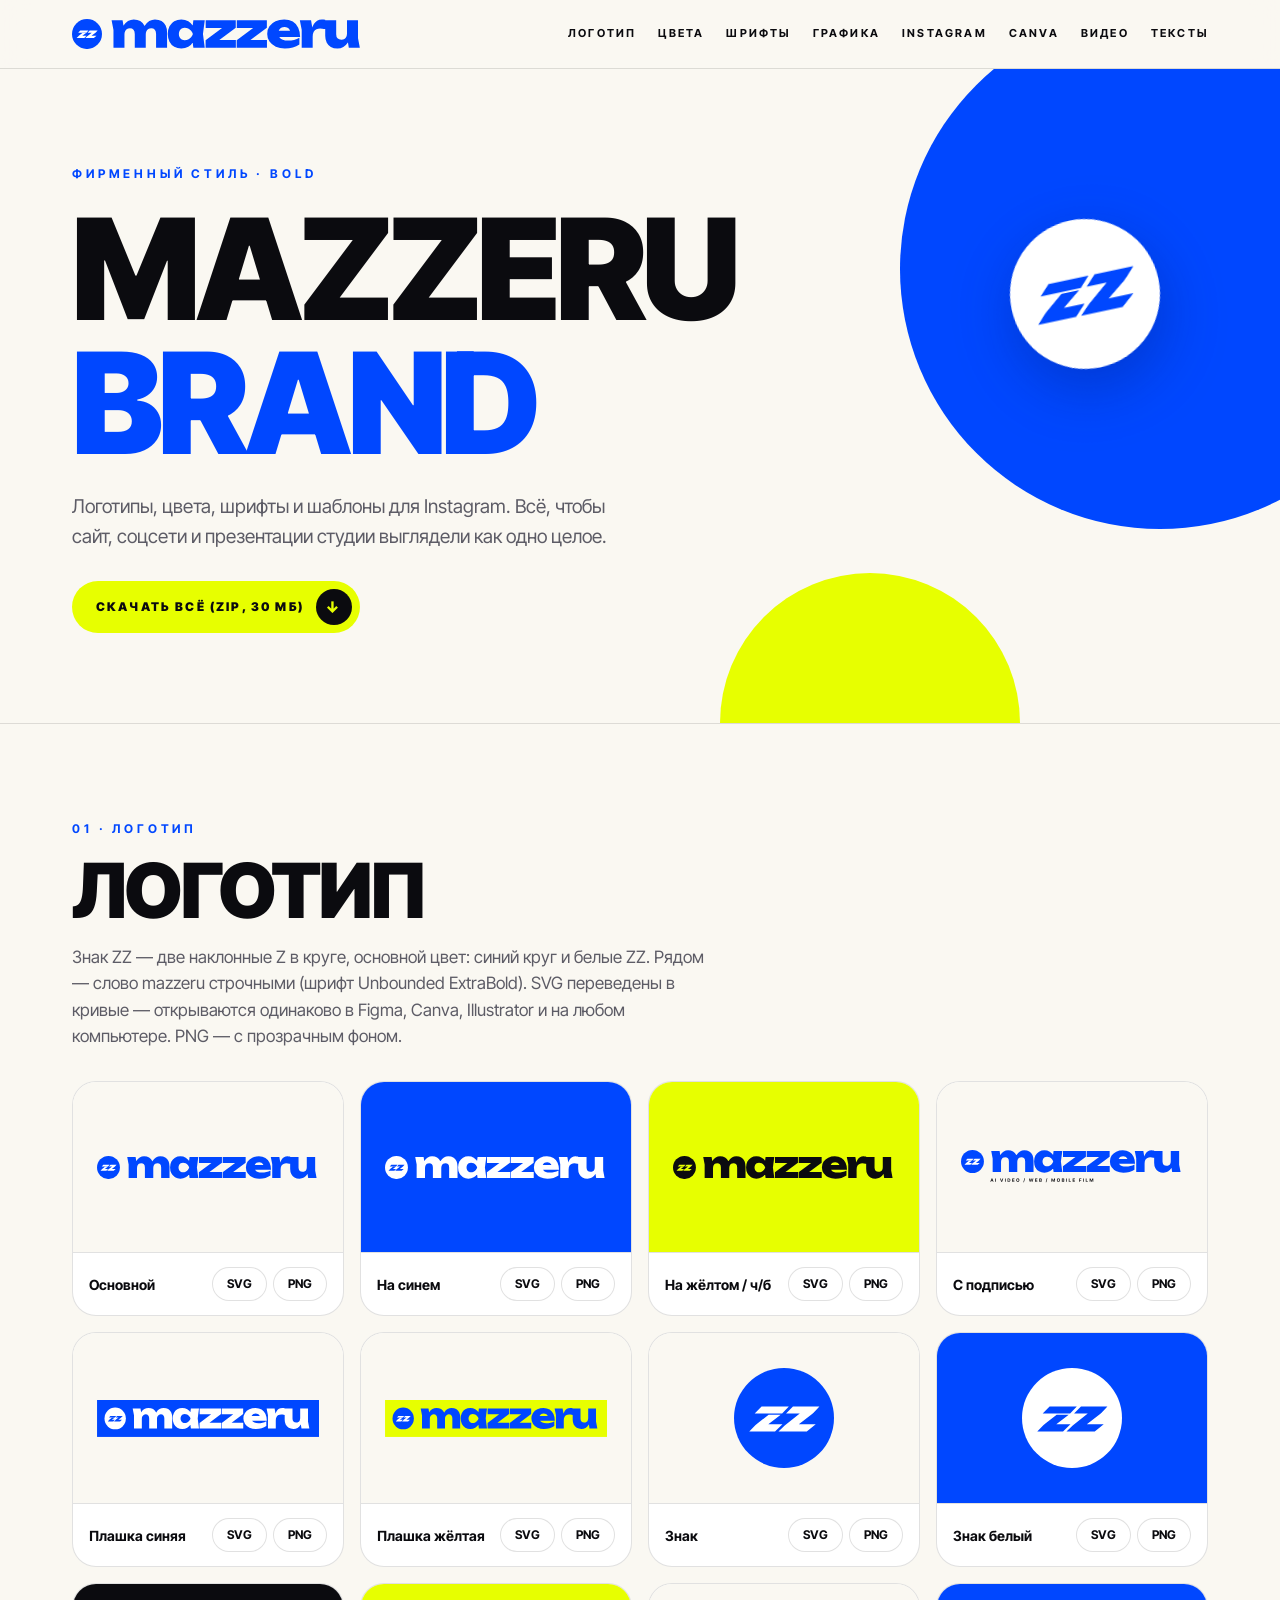
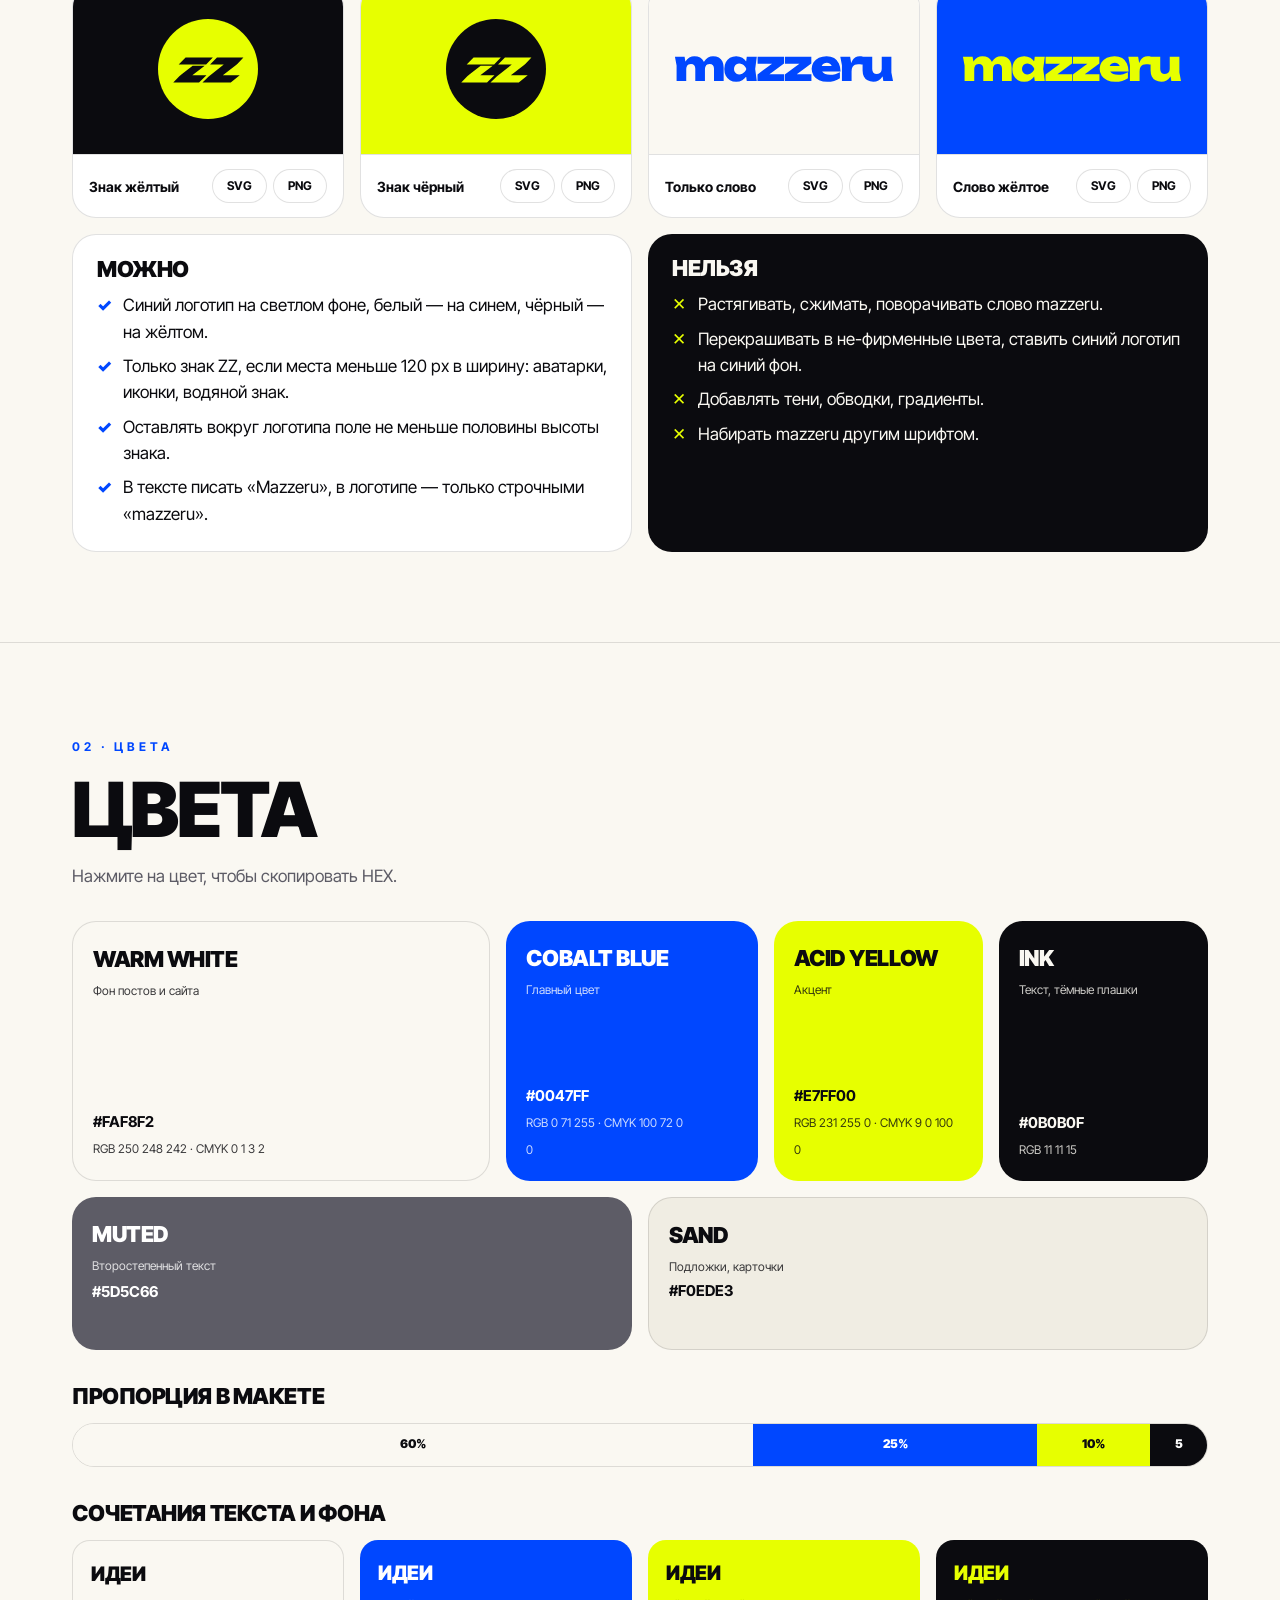
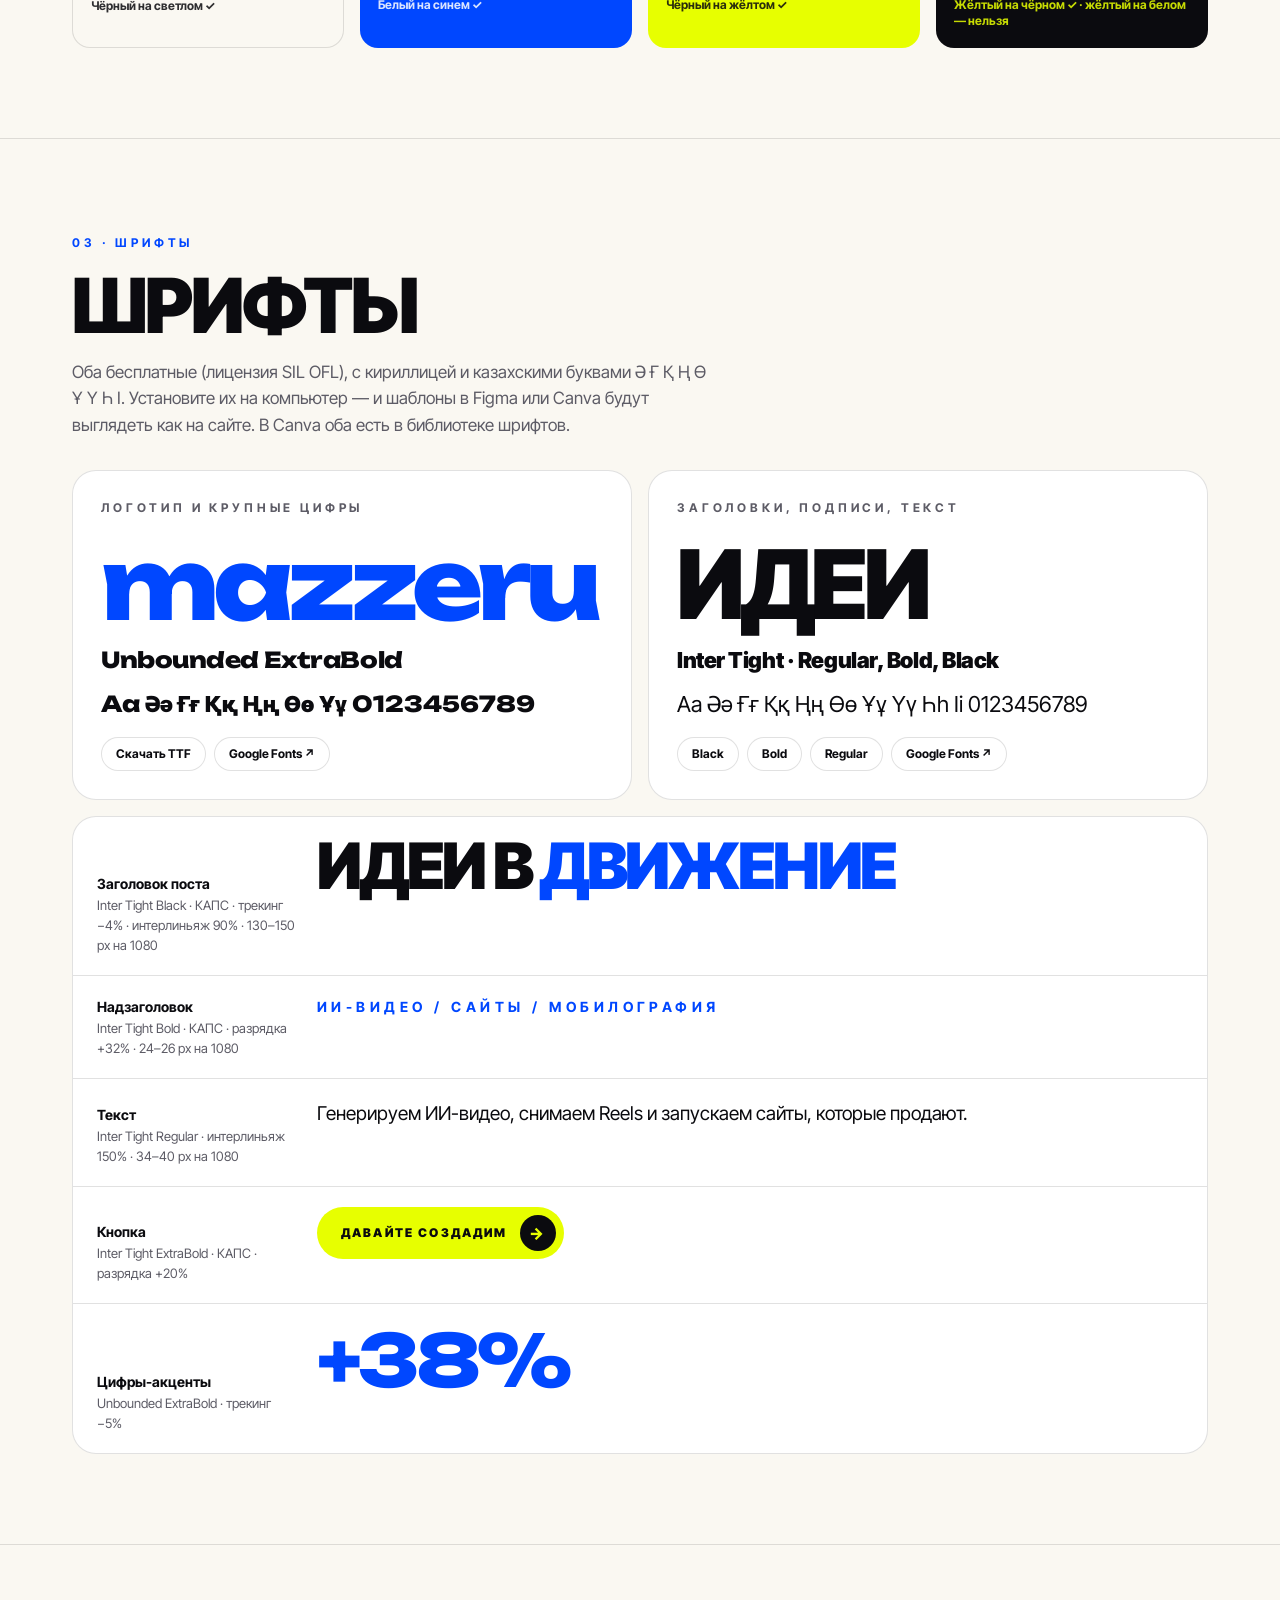
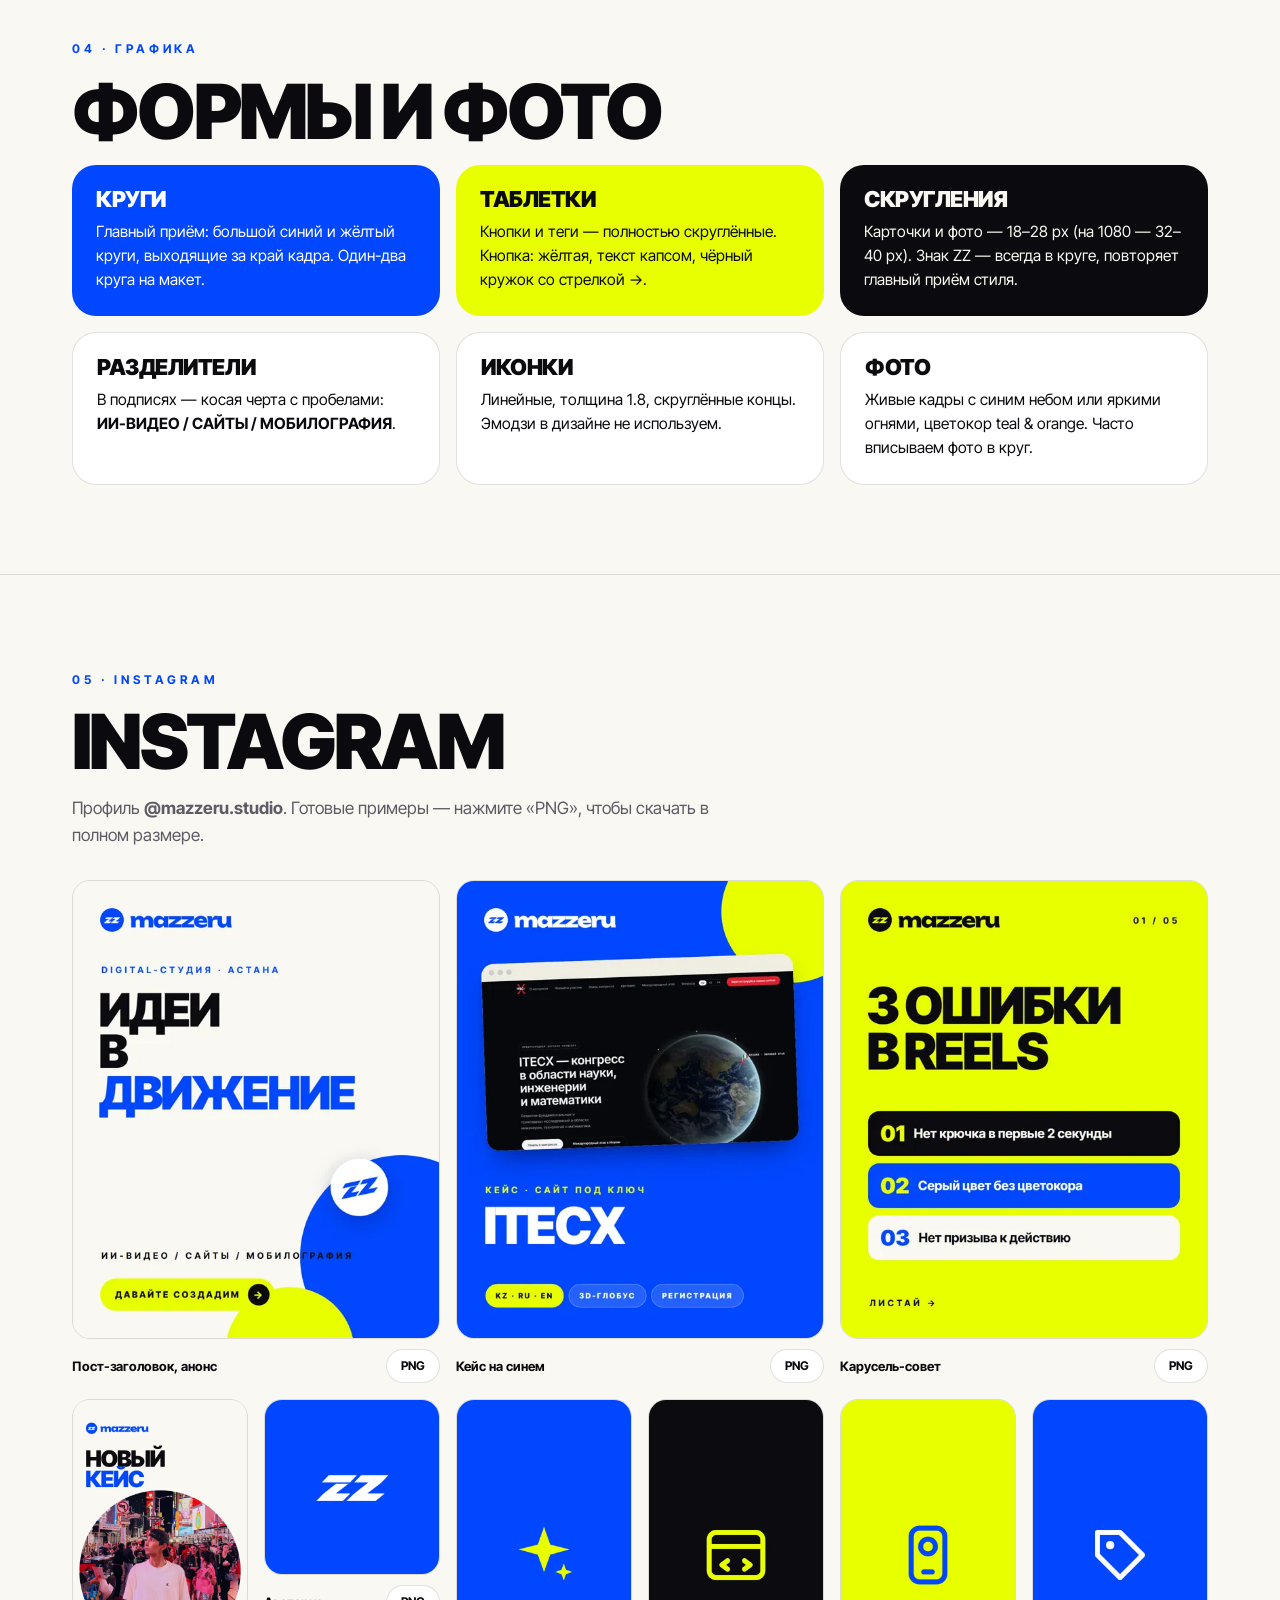
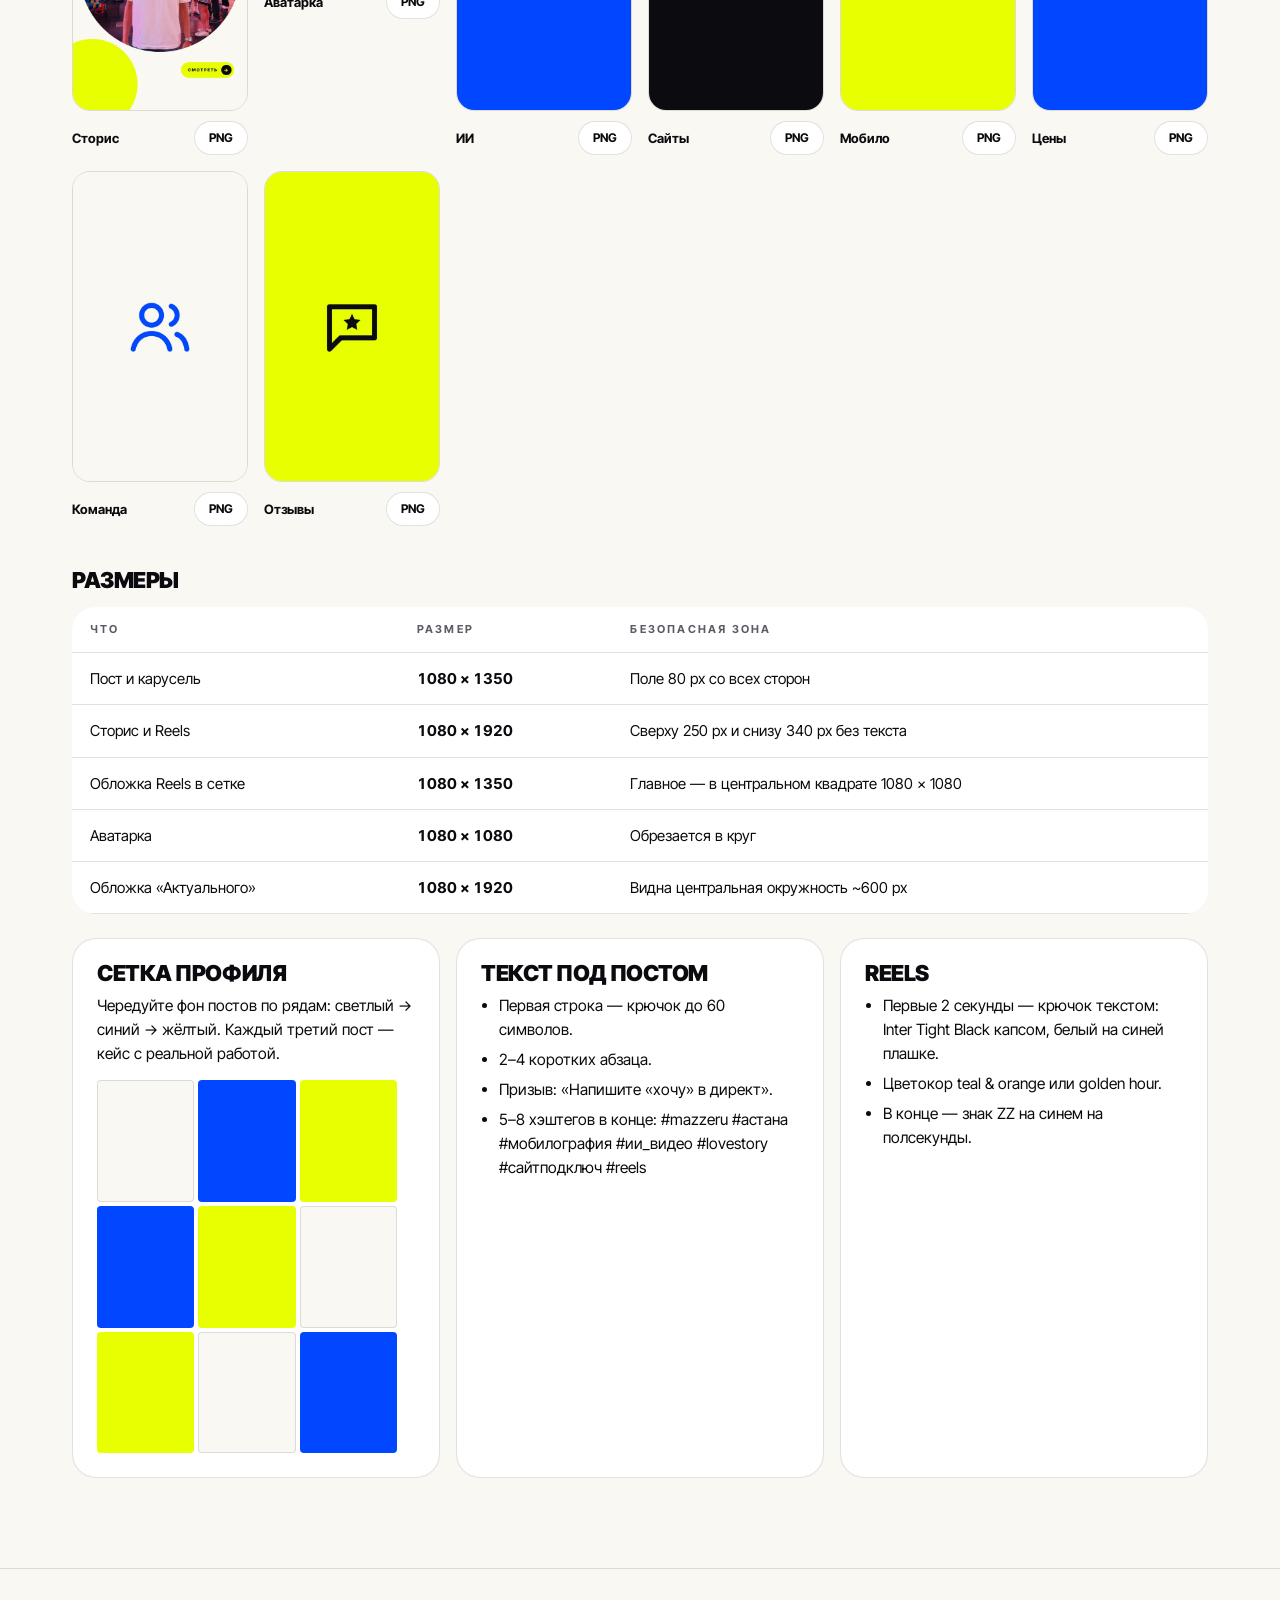
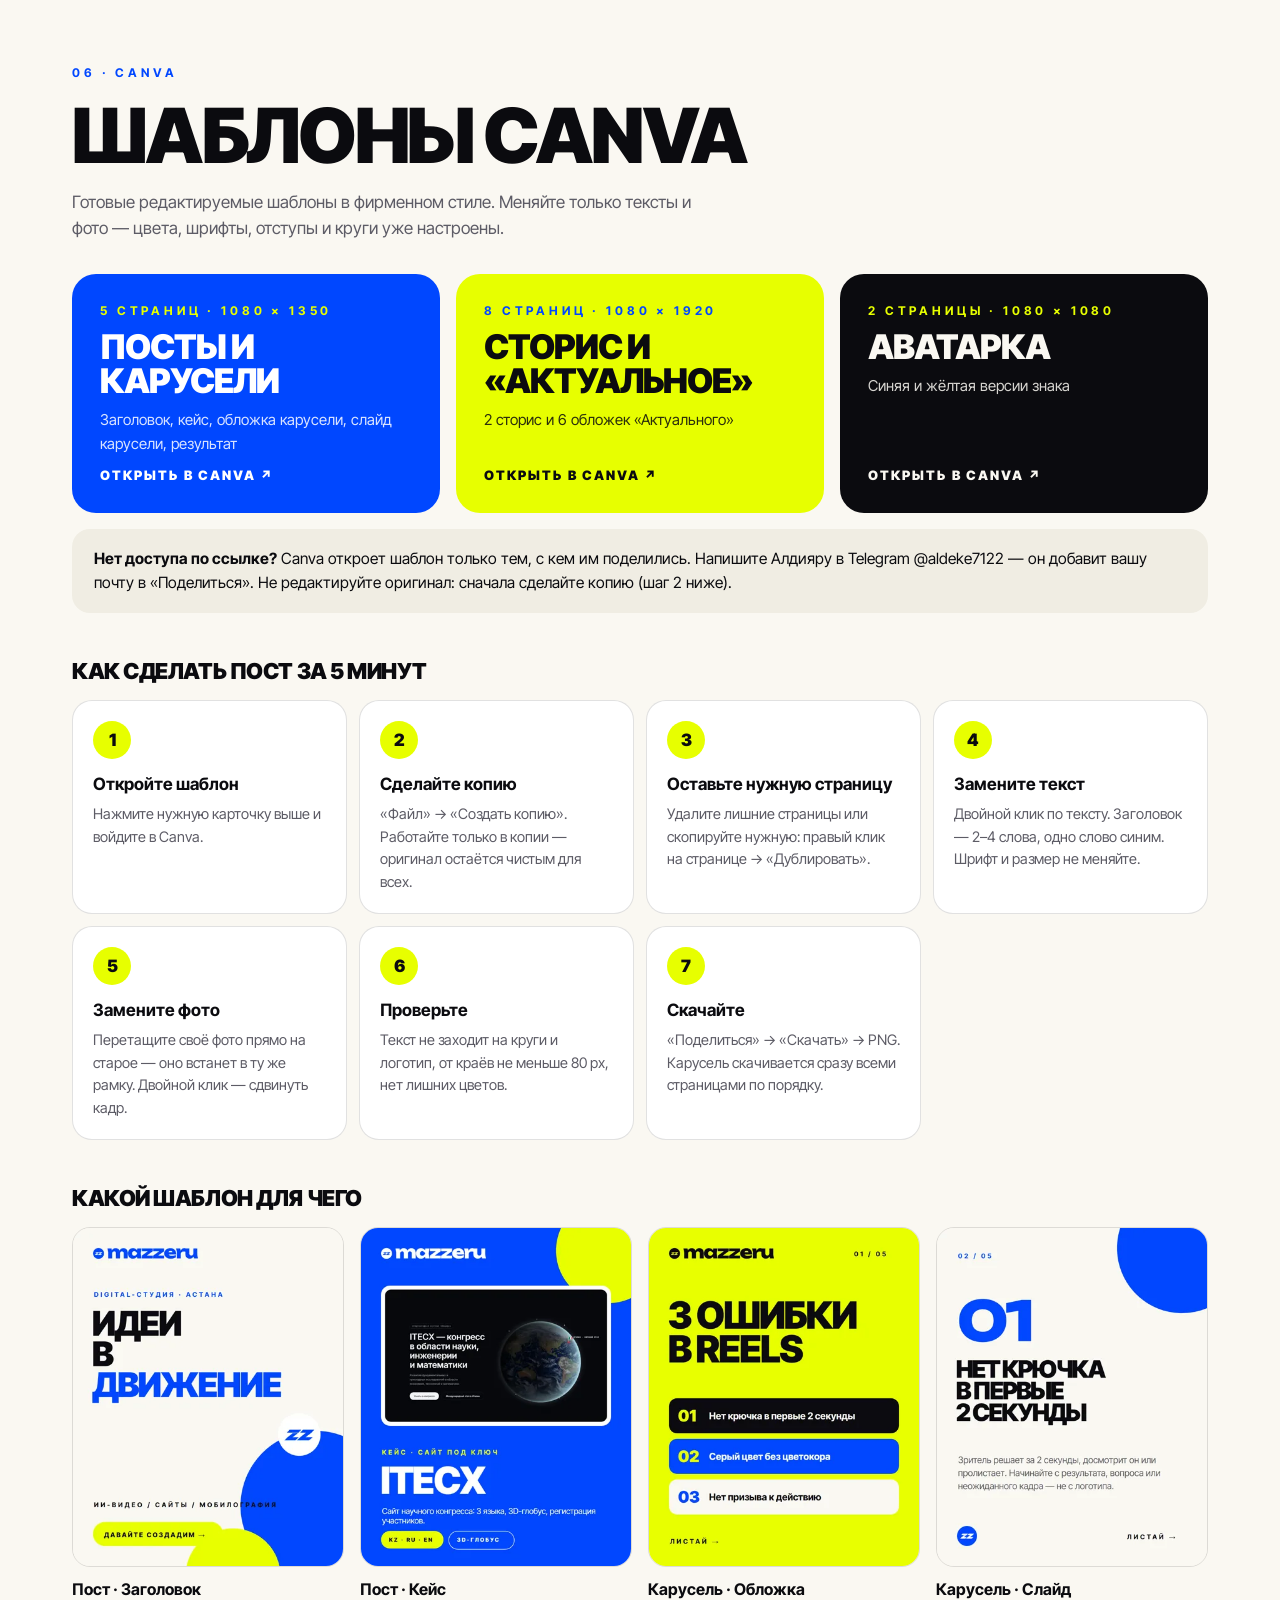
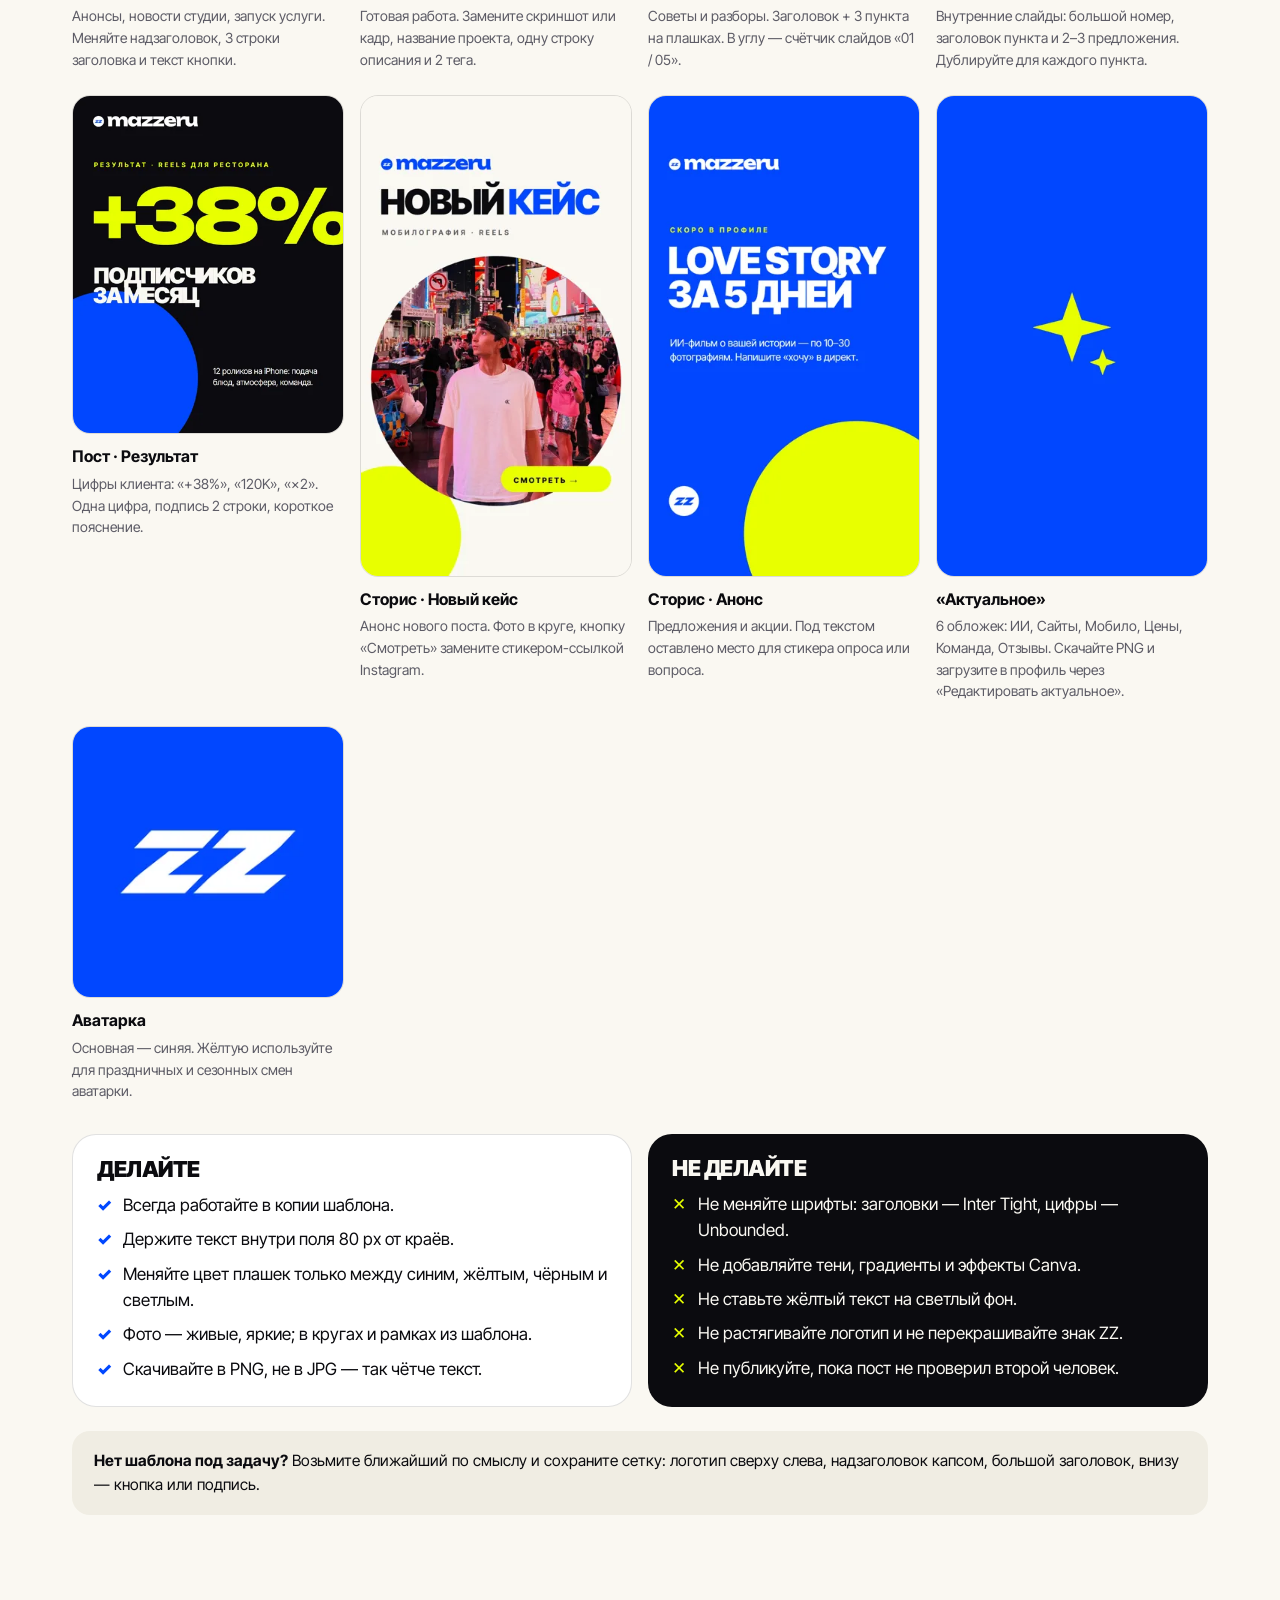
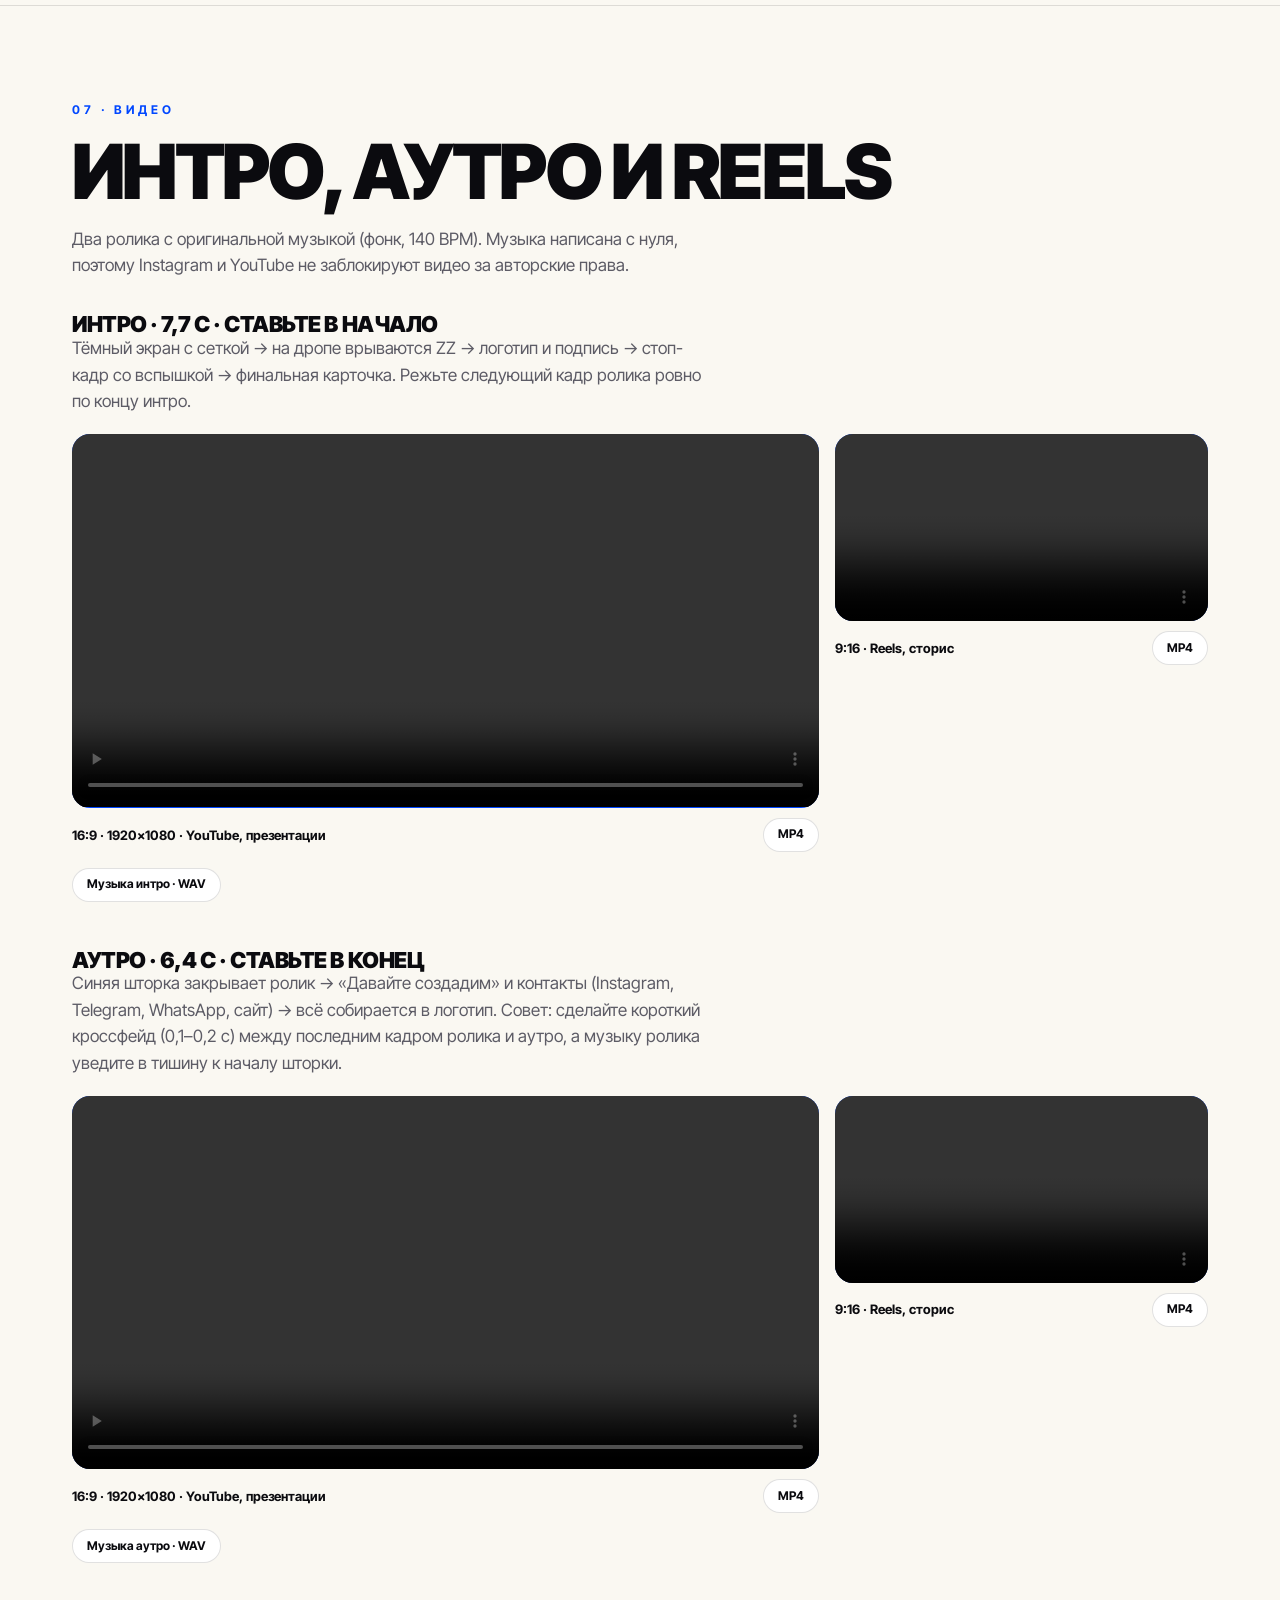
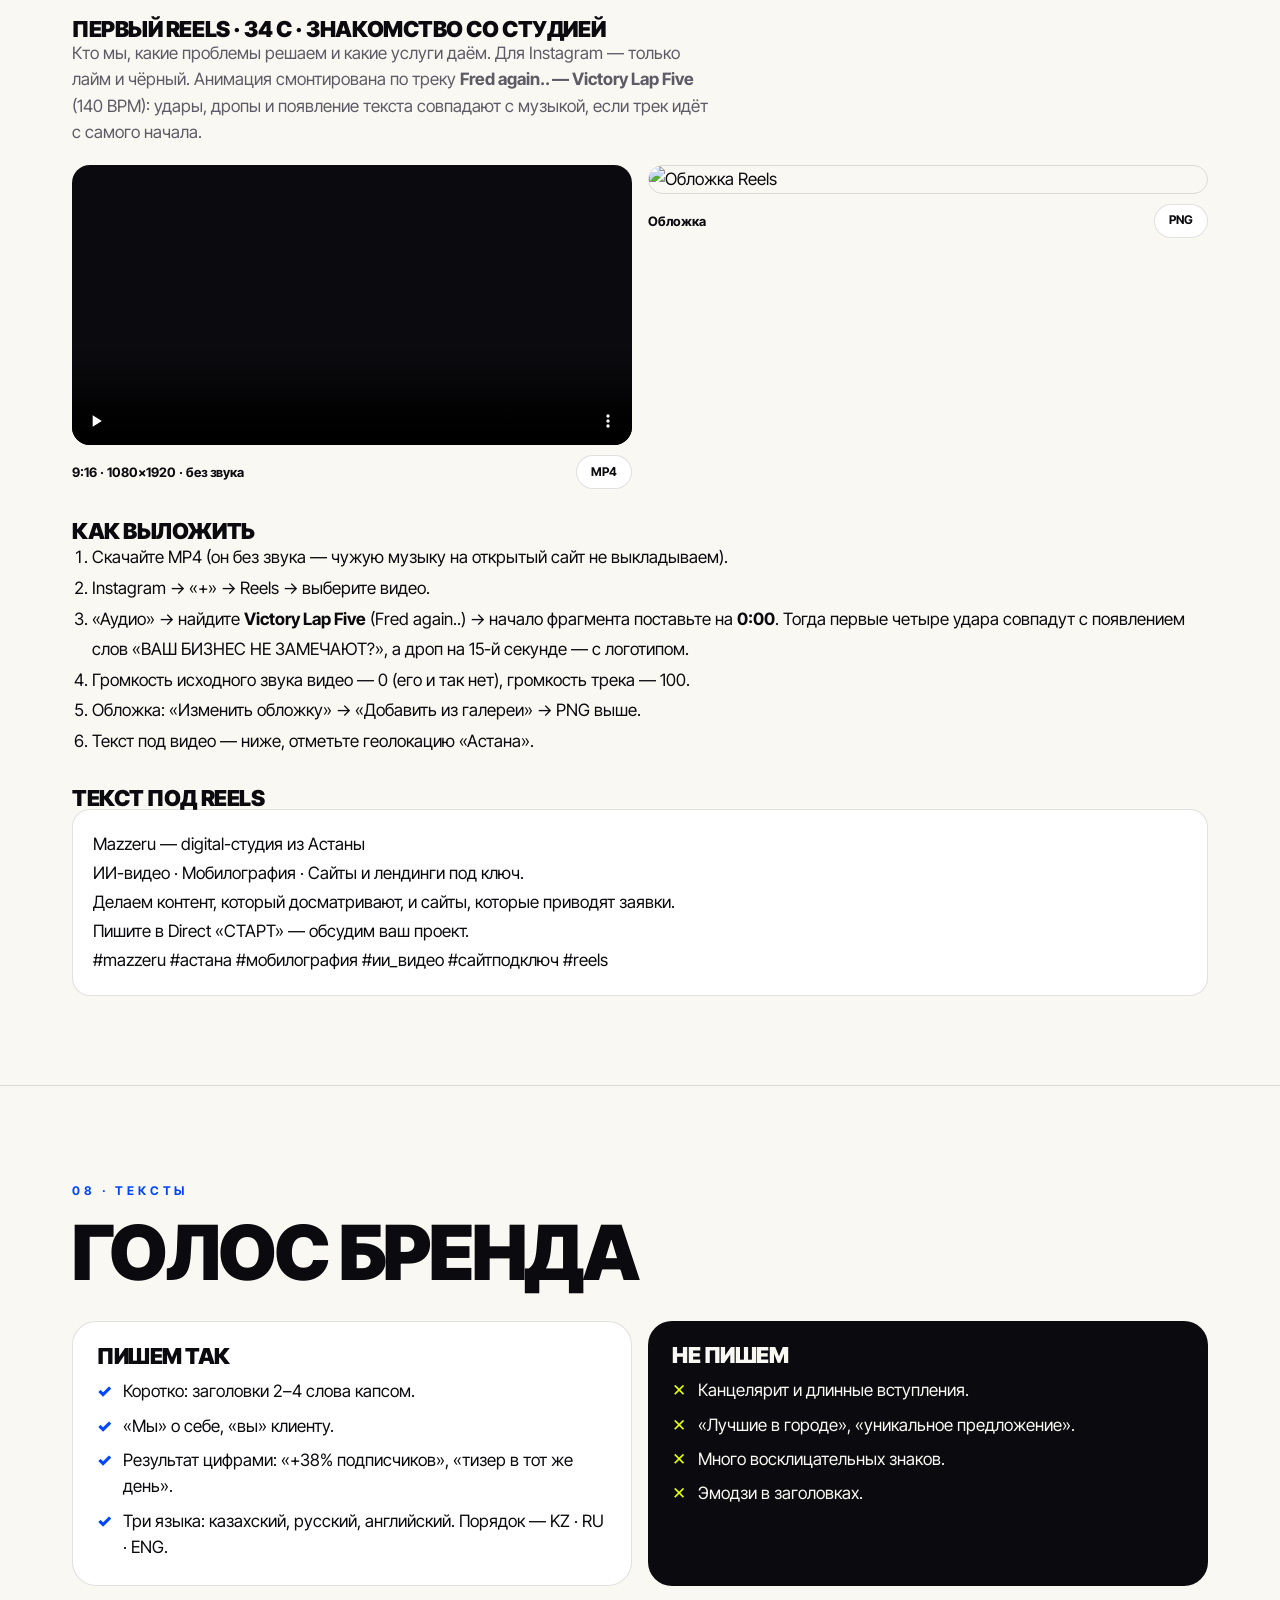
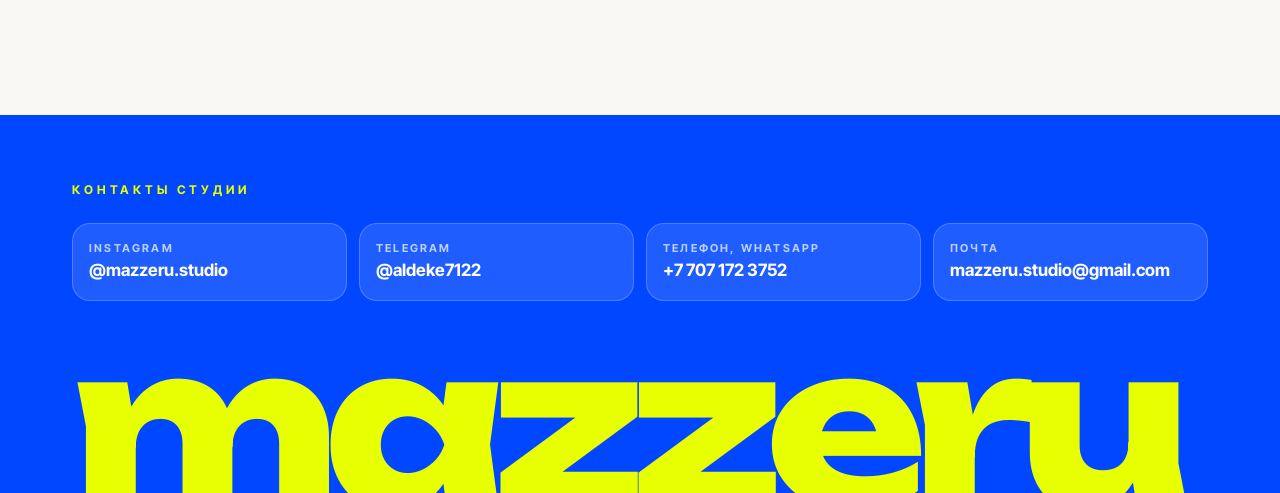
==== commit 621147e4: "Сайт: новый номер телефона, проекты Fibonacci и Atlantia в портфолио; сценарии рилсов Co-Authored-By" ====
--- a/brand/site/index.html
+++ b/brand/site/index.html
@@ -527,7 +527,7 @@
     <div class="contacts">
       <div><b>Instagram</b><span>@mazzeru.studio</span></div>
       <div><b>Telegram</b><span>@aldeke7122</span></div>
-      <div><b>Телефон, WhatsApp</b><span>+7 776 198 4474</span></div>
+      <div><b>Телефон, WhatsApp</b><span>+7 707 172 3752</span></div>
       <div><b>Почта</b><span>mazzeru.studio@gmail.com</span></div>
     </div>
     <div class="word" aria-hidden="true">mazzeru</div>
